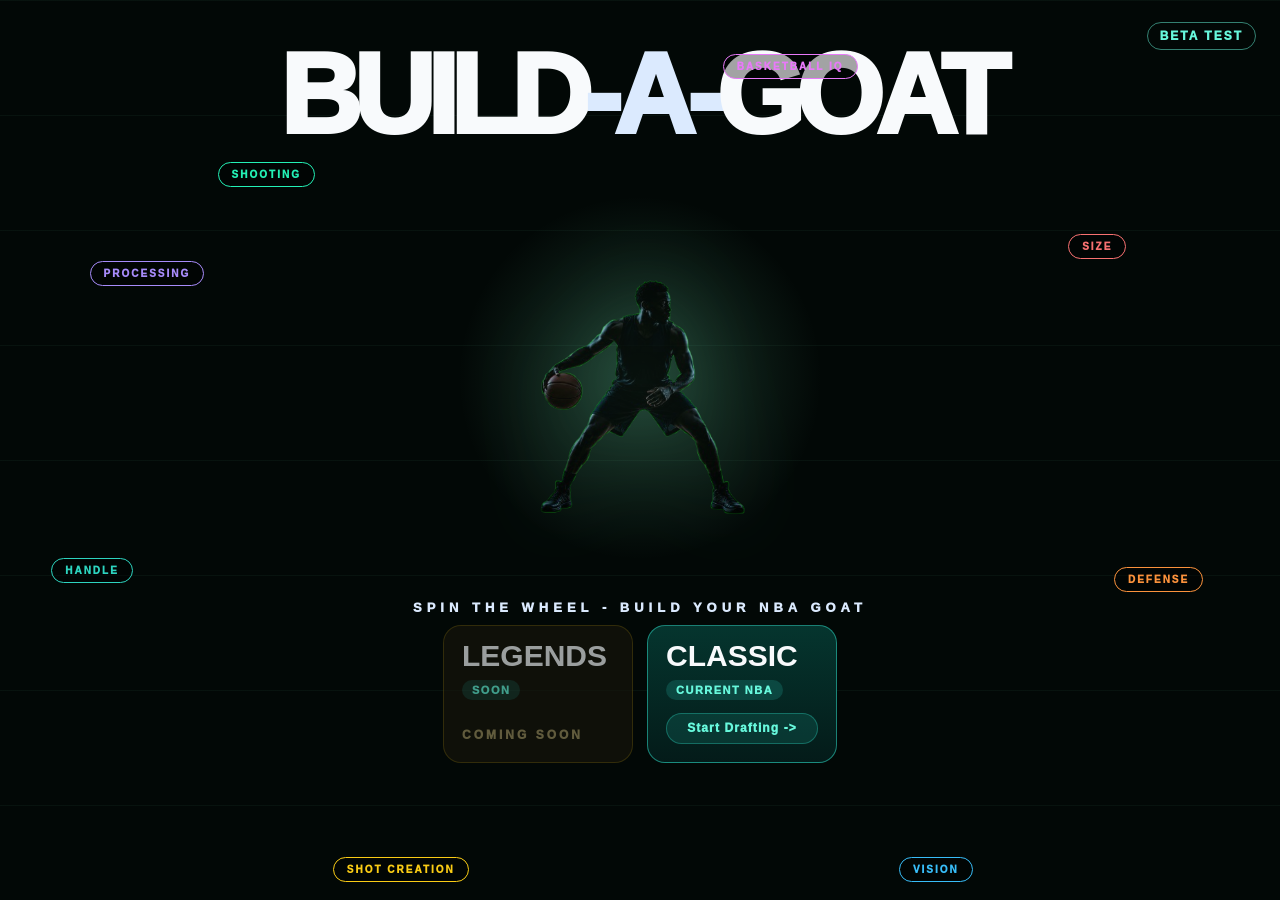
==== index.html @ 2c68dd23 "Rebuild Step 1 - Unified player renderer" ====
﻿<!DOCTYPE html>
<html lang="en">
<head>
  <meta charset="UTF-8" />
  <meta name="viewport" content="width=device-width, initial-scale=1.0, viewport-fit=cover" />
  <meta name="theme-color" content="#061018" />
  <title>Build-A-GOAT Beta</title>
  <link rel="stylesheet" href="./css/styles.css" />
</head>
<body>
<section class="home" id="home">
      <div class="home-v">BETA TEST</div><h1 class="home-title">BUILD<span>-A-</span>GOAT</h1>
 <div class="home-tag ht1">Shooting</div><div class="home-tag ht2">Processing</div><div class="home-tag ht3">Handle</div><div class="home-tag ht4">Basketball IQ</div><div class="home-tag ht5">Size</div><div class="home-tag ht6">Defense</div><div class="home-tag ht7">Shot Creation</div><div class="home-tag ht8">Vision</div>
 <div class="home-player"><img src="[data-uri]" alt="Basketball player model"></div>
 <div class="home-kicker">Spin the wheel - build your NBA GOAT</div>
<div class="mode-row"><div class="mode-card locked"><h2>Legends</h2><span class="pill">Soon</span><div style="margin-top:28px;color:#9b8f5f;font-weight:1000;letter-spacing:3px;text-transform:uppercase;font-size:12px">Coming Soon</div></div><div class="mode-card"><h2>Classic</h2><span class="pill">Current NBA</span><button class="start-btn" id="startBtn" onclick="startDrafting()">Start Drafting -></button></div></div>
</section>

<main class="app hidden" id="app">
  <div class="topbar">
    <button class="brand home-link" onclick="goHome()">Build<span>-A-</span>GOAT<small>BETA</small></button>
    <div class="top-actions">
      <button class="ghost" onclick="copyBuild()">Copy Build</button>
      <button onclick="newBuild()">Reset Build</button>
    </div>
  </div>

  <div class="layout">
    <section class="left">
      <div class="wheel-row">
        <div>
          <div class="reel-label">Team</div>
          <div class="wheel">
            <div class="selector"></div>
            <div class="reel" id="teamReel"></div>
          </div>
        </div>

        <div>
          <div class="reel-label">Player</div>
          <div class="wheel">
            <div class="selector"></div>
            <div class="reel" id="playerReel"></div>
          </div>
        </div>
      </div>

      <div class="controls">
        <button class="spin" id="spinBtn" onclick="spin()">SPIN</button>
        <button class="ghost respin-control" id="respinBtn" onclick="respinPlayer()" disabled>
          <span>RESPIN</span>
          <small id="respinCount">5 LEFT</small>
        </button>
      </div>

      <div class="player-card" id="playerCard">
        <div class="player-card-head">
          <div class="avatar" id="playerAvatar">NBA</div>
          <div>
            <div class="team-pill" id="teamPill">No team selected</div>
            <div class="player-name" id="playerName">Ready?</div>
            <div class="muted" id="playerMeta">Spin reveals one random team and one weighted random player. Respins stay on that team.</div>
          </div>
        </div>

        <div class="trait-menu" id="traitMenu"></div>
      </div>
    </section>

    <section class="stage" id="stage">
      <div class="bio">
        <div>
          <b>HT</b>
          <span id="heightVal">--</span>
        </div>
        <div>
          <b>WT</b>
          <span id="weightVal">--</span>
        </div>
      </div>

     <div class="tabs">
        <button type="button" class="tab active" id="tabPhysical" onclick="setStageTab('physical')">Physical</button>
        <button type="button" class="tab" id="tabMental" onclick="setStageTab('mental')">Mental</button>
        <button type="button" class="tab" id="tabSkill" onclick="setStageTab('skill')">Skill</button>
      </div>

      <div class="player-wrap">
        <img class="player-img" id="playerImg" src="[data-uri]" alt="Basketball player model">
      </div>

      <div class="callouts" id="callouts"></div>
      <div id="traitCards"></div>
    </section>

    <aside class="side">
      <div class="ovr-card">
        <div class="ovr" id="ovr">0<small>OVR</small></div>
      </div>
      <div class="build-name" id="buildName"></div>
      <button class="share-build" id="shareBuildBtn" onclick="shareBuildAction()" disabled>Share Build</button>

      <div class="respins">
        Total Respins Left
        <span id="spinStatus">5 / 5</span>
      </div>

      <button id="nextBtn" onclick="spin()" disabled>NEXT TRAIT</button>

      <div class="list">
        <div class="section">Build Overview</div>
        <div id="buildList"></div>
      </div>
    </aside>
  </div>

</main>
<div class="season-overlay" id="seasonOverlay">
  <div class="season-modal">
    <div class="season-eyebrow">Simulate Season</div>
    <div class="season-title">Spin Your Team</div>
    <div class="season-wheel">
      <div class="season-reel" id="seasonTeamReel"></div>
    </div>
    <button class="spin" id="seasonSpinBtn" onclick="spinSeasonTeam()">SPIN</button>
    <div class="season-result" id="seasonResult"></div>
    <div class="season-player" id="seasonPlayer">
      <img class="player-img" src="[data-uri]" alt="Build player model">
    </div>
    <div class="season-actions">
      <button class="ghost" id="seasonRunBtn" onclick="runSelectedSeason()" disabled>Simulate Season</button>
    </div>
    <div class="season-build">
      <div class="season-build-title">Build Traits</div>
      <div id="seasonBuildList"></div>
    </div>
  </div>
</div>
<div class="season-detail-overlay" id="seasonDetailOverlay">
  <div class="season-detail">
    <div class="season-dots"><span></span><span></span><span></span><span></span></div>
    <div class="season-team-card" id="seasonDetailTeam"></div>
    <div class="season-detail-ovr" id="seasonDetailOvr"></div>
    <div class="season-detail-arch" id="seasonDetailArch"></div>
    <button class="season-detail-btn" onclick="runSelectedSeason()">Simulate Season</button>
    <div class="season-detail-player" id="seasonDetailPlayer">
      <img class="player-img" id="seasonDetailImg" alt="Selected build player">
    </div>
    <div class="season-detail-list" id="seasonDetailTraits"></div>
  </div>
</div>
<div class="regular-season-overlay" id="regularSeasonOverlay">
  <div class="regular-season">
    <button class="season-back" onclick="backToSeasonReview()">&larr; Back</button>
    <div class="season-dots"><span></span><span></span><span></span><span></span></div>
    <div class="season-team-card" id="regularSeasonTeam"></div>
    <div class="regular-title">Regular Season</div>
    <div class="regular-record" id="regularSeasonRecord"></div>
    <div class="playoff-status" id="regularSeasonStatus"></div>
    <div class="game-log" id="regularSeasonGames"></div>
    <div class="production-title">Production</div>
    <div class="production-grid" id="regularSeasonProduction"></div>
    <button class="playoff-btn" id="enterPlayoffsBtn" onclick="enterPlayoffs()">Enter Playoffs</button>
  </div>
</div>
<div class="playoff-overlay" id="playoffOverlay">
  <div class="playoff-wrap">
    <button class="season-back" onclick="backToRegularSeason()">&larr; Back</button>
    <div class="season-dots"><span></span><span></span><span></span><span></span></div>
    <div class="season-team-card" id="playoffTeam"></div>
    <div class="regular-title">Playoffs</div>
    <div class="playoff-rounds" id="playoffRounds"></div>
    <div class="playoff-summary" id="playoffSummary"></div>
    <button class="playoff-btn" id="continueAwardsBtn" onclick="openAwards()">Continue to Awards</button>
  </div>
</div>
<div class="awards-overlay" id="awardsOverlay">
  <div class="awards-wrap">
    <div class="award-card">
      <div class="award-kicker" id="awardKicker">NBA Regular Season</div>
      <div class="award-title" id="awardTitle">MVP Award</div>
      <div class="award-photo" id="awardPhoto"></div>
      <div class="award-player" id="awardPlayer"></div>
      <div class="award-team" id="awardTeam"></div>
      <div class="award-stats" id="awardStats"></div>
      <div class="award-nav">
        <button class="ghost" onclick="prevAward()">Previous</button>
        <button class="spin" onclick="nextAward()" id="awardNextBtn">Next Award</button>
      </div>
    </div>
  </div>
</div>
<div class="final-report-overlay" id="finalReportOverlay">
  <div class="final-report">
    <button class="season-back" onclick="closeFinalReport()">&larr; Back to Build</button>
    <div class="season-dots"><span></span><span></span><span></span><span></span></div>
    <div class="season-team-card" id="finalReportTeam"></div>
    <div class="final-banner" id="finalReportBanner"></div>
    <div class="season-detail-player final-report-player" id="finalReportPlayer">
      <img class="player-img" id="finalReportImg" alt="Final report player">
    </div>
    <div class="production-title">Production</div>
    <div class="production-grid" id="finalReportProduction"></div>
    <div class="season-detail-list" id="finalReportTraits"></div>
    <div class="final-best" id="finalReportBest"></div>
    <div class="final-actions">
      <button class="new-build" onclick="newBuild()">New Build</button>
      <button class="back-build" onclick="backToCompletedBuild()">Back to Build</button>
    </div>
  </div>
</div>
<div class="share-overlay" id="shareOverlay" onclick="closeShareMenu()">
  <div class="share-modal" onclick="event.stopPropagation()">
    <div class="share-top">
      <div class="share-title">Share Your Build</div>
      <button class="share-close" onclick="closeShareMenu()">x</button>
    </div>
    <div class="share-quote" id="shareQuote"></div>
    <div class="share-preview">
      <div class="share-logo">B<span>A</span>P</div>
      <div>
        <div class="share-domain">Build-A-GOAT.com</div>
        <div class="share-card-title" id="shareCardTitle"></div>
        <div class="share-card-copy" id="shareCardCopy"></div>
      </div>
    </div>
    <div class="share-grid">
      <button class="share-tile" onclick="shareTo('x')"><span class="share-icon x">X</span>X</button>
      <button class="share-tile" onclick="shareTo('facebook')"><span class="share-icon fb">f</span>Facebook</button>
      <button class="share-tile" onclick="shareTo('reddit')"><span class="share-icon rd">r</span>Reddit</button>
      <button class="share-tile" onclick="copyShareLink()"><span class="share-icon cp">link</span>Copy Link</button>
    </div>
  </div>
</div>
<div class="toast" id="toast"></div>
<script src="./js/data.js"></script>
<script src="./js/animations.js"></script>
<script src="./js/playerRenderer.js"></script>
<script src="./js/ui.js"></script>
<script src="./js/game.js"></script>
<script src="./js/simulation.js"></script>
  <script src="./js/share.js"></script>
  <script src="./js/app.js"></script>
</body>
</html>
---- css/styles.css ----
﻿:root{--bg:#050915;--panel:#071426;--mint:#dbeafe;--teal:#2563eb;--red:#f97316;--text:#f8fafc;--muted:#9fb2c7;--gold:#fbbf24;--cyan:#38bdf8}
*{box-sizing:border-box}
html{width:100%;min-height:100%;-webkit-text-size-adjust:100%;text-size-adjust:100%;background:var(--bg);overflow-x:hidden}
body{margin:0;width:100%;min-height:100%;background:var(--bg);color:var(--text);font-family:Arial,Helvetica,sans-serif;overflow:hidden;overflow-x:hidden}
img,svg,canvas,video{max-width:100%}
button{border:0;border-radius:10px;padding:12px 16px;background:var(--red);color:#fff;font-weight:1000;letter-spacing:.7px;cursor:pointer}
button,.tab,.trait-choice{-webkit-tap-highlight-color:transparent;touch-action:manipulation}
button:disabled{opacity:.42;cursor:not-allowed;filter:saturate(.35)}button.ghost{background:#07192d;border:1px solid #1d4ed8}.hidden{display:none!important}

/* start */
.home{min-height:100vh;position:relative;overflow:hidden;background:#020806}
.home:before{content:"";position:absolute;inset:0;background:linear-gradient(rgba(125,255,198,.045) 1px,transparent 1px),radial-gradient(circle at 50% 42%,rgba(128,255,197,.2),transparent 22%),#020806;background-size:100% 115px,auto,auto}
.home-title{position:absolute;top:52px;left:50%;transform:translateX(-50%);margin:0;width:min(980px,94vw);text-align:center;font-size:clamp(58px,8.8vw,132px);line-height:.78;letter-spacing:-8px;font-weight:1000;text-transform:uppercase;z-index:3}
.home-title span,.brand span{color:var(--mint)}
.home-v{position:absolute;top:22px;right:24px;color:#67f8dc;border:1px solid rgba(103,248,220,.5);border-radius:999px;padding:6px 12px;font-size:12px;font-weight:1000;letter-spacing:2px;z-index:4}
.home-player{position:absolute;left:50%;top:138px;width:min(460px,56vw);height:520px;transform:translateX(-50%);opacity:.7;filter:drop-shadow(0 0 44px rgba(132,255,199,.22));z-index:2}.home-player img{width:100%;height:100%;object-fit:contain}
.home-tag{position:absolute;padding:6px 13px;border:1px solid currentColor;border-radius:999px;font-size:10px;font-weight:1000;letter-spacing:2px;text-transform:uppercase;background:rgba(0,0,0,.35);z-index:3;animation:floatTag 4.5s ease-in-out infinite alternate}
.ht1{left:17%;top:18%;color:#23f0b5;animation-delay:.1s;animation-duration:4.8s}
.ht2{left:7%;top:29%;color:#a78bfa;animation-delay:.7s;animation-duration:5.4s}
.ht3{left:4%;top:62%;color:#2dd4bf;animation-delay:1.1s;animation-duration:4.9s}
.ht4{right:33%;top:6%;color:#e879f9;animation-delay:.3s;animation-duration:5.7s}
.ht5{right:12%;top:26%;color:#f87171;animation-delay:.9s;animation-duration:4.6s}
.ht6{right:6%;top:63%;color:#fb923c;animation-delay:1.4s;animation-duration:5.2s}
.ht7{left:26%;bottom:2%;color:#facc15;animation-delay:.5s;animation-duration:5.8s}
.ht8{right:24%;bottom:2%;color:#38bdf8;animation-delay:1.2s;animation-duration:5s}
@keyframes floatTag{from{transform:translate3d(-8px,-6px,0)}to{transform:translate3d(10px,8px,0)}}.home-kicker{position:absolute;left:50%;top:600px;transform:translateX(-50%);color:var(--mint);font-size:13px;font-weight:1000;letter-spacing:5px;text-transform:uppercase;white-space:nowrap;z-index:3}
.mode-row{position:absolute;left:50%;top:625px;transform:translateX(-50%);display:flex;gap:14px;z-index:3}
.mode-card{width:190px;height:138px;border:1px solid rgba(45,212,191,.55);border-radius:18px;background:linear-gradient(180deg,rgba(5,55,48,.96),rgba(4,28,26,.96));padding:16px 18px}
.mode-card.locked{border-color:rgba(250,204,21,.25);background:#17150b;opacity:.62}
.mode-card h2{margin:0 0 9px;font-size:30px;line-height:.95;text-transform:uppercase}
.pill{display:inline-block;padding:4px 10px;border-radius:999px;background:rgba(45,212,191,.18);color:#67f8dc;font-size:11px;font-weight:1000;letter-spacing:1.5px;text-transform:uppercase}
.start-btn{margin-top:13px;width:100%;height:31px;padding:0 10px;background:rgba(45,212,191,.13);border:1px solid rgba(45,212,191,.35);border-radius:999px;color:#67f8dc;font-size:12px;letter-spacing:1.1px;white-space:nowrap;line-height:29px}

/* app */
.app{height:100vh;background:#040809}.topbar{height:40px;display:flex;align-items:center;justify-content:space-between;padding:0 18px;border-bottom:1px solid rgba(158,230,191,.22);background:#05090a}.brand{font-size:24px;font-weight:1000;letter-spacing:-1px;text-transform:uppercase}.home-link{background:transparent;border:0;padding:0;color:var(--text);cursor:pointer;text-align:left}
.home-link:hover span{filter:brightness(1.25)}.brand small{font-size:12px;color:#67f8dc;letter-spacing:2px;margin-left:8px}.top-actions{display:flex;gap:6px}.top-actions button{padding:10px 14px;font-size:12px}
.layout{height:calc(100vh - 40px);display:grid;grid-template-columns:260px minmax(900px,1fr) 255px}
.left{background:#05090d;border-right:1px solid rgba(158,230,191,.22);padding:28px 10px 14px}.wheel-row{display:grid;grid-template-columns:1fr 1fr;gap:8px}.reel-label{text-align:center;font-size:12px;font-weight:1000;letter-spacing:2px;text-transform:uppercase;margin-bottom:6px;color:#67f8dc}
.wheel{height:246px;position:relative;overflow:hidden;border:1px solid rgba(255,255,255,.08);border-radius:18px;background:#090f14}.selector{position:absolute;left:0;right:0;top:50%;height:44px;transform:translateY(-50%);z-index:2;background:rgba(158,230,191,.12);border:1px solid rgba(158,230,191,.16)}
.reel{position:absolute;left:0;right:0;top:0;will-change:transform}.reel.idle{animation:idle 12s linear infinite}.reel.spinning{transition:transform 4s cubic-bezier(.08,.78,.14,1)}.item{height:44px;display:flex;align-items:center;justify-content:center;text-align:center;padding:0 8px;color:rgba(255,255,255,.38);font-size:13px;font-weight:1000;text-transform:uppercase;line-height:1.02}.item small{display:block;color:rgba(158,230,191,.58);font-size:9px;margin-top:3px}.item.near{color:rgba(255,255,255,.72)}.item.selected{color:#d9fff0;font-size:14px}@keyframes idle{from{transform:translateY(0)}to{transform:translateY(-880px)}}
.controls{margin-top:20px}.controls button{width:100%;height:50px;font-size:20px;letter-spacing:4px}.controls button+button{margin-top:10px}.spin{background:linear-gradient(90deg,#2dd4bf,#9ee6bf);color:#03110e}
.respin-control{height:58px!important;display:flex;flex-direction:column;align-items:center;justify-content:center;gap:3px;line-height:1;letter-spacing:3px!important}
.respin-control span{font-size:18px}.respin-control small{font-size:12px;letter-spacing:1px;color:#d9fff0}
.player-card{margin-top:14px;background:#030b14;border:1px solid #183247;border-radius:12px;padding:10px;max-height:390px;overflow:auto}
.player-card-head{display:grid;grid-template-columns:46px 1fr;gap:10px;align-items:center;margin-bottom:10px}
.avatar{width:46px;height:46px;border-radius:50%;border:1px solid #245143;background:radial-gradient(circle at 35% 25%,#d9fff0,#0c2633 55%,#06111f);display:flex;align-items:center;justify-content:center;color:#06111f;font-size:11px;font-weight:1000;overflow:hidden;position:relative}
.avatar img{width:100%;height:100%;object-fit:cover}
.team-pill{display:inline-block;padding:5px 10px;border-radius:999px;border:1px solid #245143;color:#9ee6bf;font-size:10px;font-weight:1000;letter-spacing:1px;text-transform:uppercase}
.player-name{font-size:18px;font-weight:1000;margin:6px 0 2px;line-height:1.05}
.muted{color:var(--muted);font-size:11px;line-height:1.3}
.trait-menu{display:grid;gap:6px;margin-top:8px}
.trait-section{font-size:9px;color:#54dca8;font-weight:1000;letter-spacing:2px;text-align:center;text-transform:uppercase;border-top:1px solid rgba(84,220,168,.2);padding-top:7px;margin-top:3px}
.trait-choice{height:48px;border:1px solid rgba(255,255,255,.08);border-radius:8px;background:#101824;color:#dbeafe;display:grid;grid-template-columns:34px 1fr 36px;align-items:center;gap:8px;padding:0 9px;font-size:11px;font-weight:1000;letter-spacing:1px;text-transform:uppercase;text-align:left}
.trait-choice span{width:36px;height:28px;border-radius:999px;display:flex;align-items:center;justify-content:center;background:#38bdf8;color:#03111f;font-size:12px}
.choice-photo,.trait-photo,.mini-photo{border-radius:50%;overflow:hidden;background:radial-gradient(circle at 35% 25%,#d9fff0,#0c2633 55%,#06111f);display:flex;align-items:center;justify-content:center;color:#06111f;font-weight:1000;letter-spacing:0;position:relative}
.choice-photo{width:32px;height:32px;border:1px solid rgba(158,230,191,.35);font-size:9px}
.trait-photo{width:44px;height:44px;border:1px solid rgba(255,255,255,.14);font-size:10px;flex:0 0 auto}
.mini-photo{width:30px;height:30px;border:1px solid rgba(255,255,255,.1);font-size:8px}
.choice-photo img,.trait-photo img,.mini-photo img{width:100%;height:100%;object-fit:cover}
.photo-logo{position:absolute;inset:-18%;width:136%!important;height:136%!important;object-fit:cover!important;object-position:center!important;opacity:.98;z-index:0;filter:saturate(1.35) contrast(1.08) brightness(1.1)}
.photo-player{position:absolute;left:6%;right:6%;bottom:0;width:88%!important;height:92%!important;object-fit:cover!important;object-position:center bottom!important;border-radius:50%;z-index:1;filter:drop-shadow(0 1px 2px rgba(0,0,0,.45))}
.photo-initials{position:relative;z-index:2}
.trait-choice.physical{background:linear-gradient(90deg,rgba(249,115,22,.18),rgba(6,17,31,.9))}
.trait-choice.mental{background:linear-gradient(90deg,rgba(168,85,247,.18),rgba(6,17,31,.9))}
.trait-choice.skill{background:linear-gradient(90deg,rgba(45,212,191,.18),rgba(6,17,31,.9))}
.trait-choice.locked{opacity:.45}
.trait-choice:not(.locked):hover{border-color:#67f8dc;transform:translateY(-1px)}

/* stage */
.stage{position:relative;height:100%;overflow:hidden;background:linear-gradient(rgba(255,255,255,.05) 1px,transparent 1px),linear-gradient(90deg,rgba(255,255,255,.045) 1px,transparent 1px),linear-gradient(180deg,#174f8f,#0f2f5d);background-size:18px 18px}
.bio{position:absolute;top:20px;left:188px;width:220px;display:grid;grid-template-columns:1fr 1fr;z-index:8;background:#07192d;border-radius:7px;overflow:hidden}.bio div{padding:13px 30px;text-align:center;border-right:1px solid rgba(255,255,255,.08)}.bio div:last-child{border-right:0}.bio b{display:block;font-size:12px;color:#d9fff0;letter-spacing:1.5px}.bio span{font-size:20px;font-weight:1000;color:#d9fff0}
.tabs{position:absolute;top:12px;left:50%;transform:translateX(-50%);display:flex;gap:8px;z-index:50;pointer-events:auto}.tab{min-width:118px;text-align:center;padding:13px 18px;border-radius:7px;background:#07192d;color:#b8c5d4;font-size:12px;font-weight:1000;letter-spacing:2px;text-transform:uppercase;cursor:pointer;position:relative;z-index:51;pointer-events:auto}.tab.active{background:#f97316;color:white;box-shadow:inset 0 -3px 0 rgba(251,191,36,.85)}
.player-wrap{position:absolute;inset:45px 230px 40px 230px;display:flex;align-items:center;justify-content:center;z-index:1}.player-img{width:min(650px,100%);max-height:760px;object-fit:contain;transform:scale(1.55) translateY(24px);transform-origin:center center;filter:drop-shadow(0 28px 24px rgba(0,0,0,.5))}
.callouts{position:absolute;inset:0;z-index:3;pointer-events:none}.callouts svg{width:100%;height:100%;display:block}.callouts path{fill:none;stroke:#f97316;stroke-width:3;stroke-linecap:round;stroke-linejoin:round;vector-effect:non-scaling-stroke}.callouts circle{fill:#f97316;stroke:rgba(249,115,22,.32);stroke-width:.75}
.trait-card{position:absolute;width:220px;min-height:112px;border:1px solid #f97316;border-radius:7px;background:#06111f;box-shadow:0 14px 24px rgba(0,0,0,.34);z-index:5;overflow:hidden}.trait-card .head{background:#f97316;color:white;padding:12px;font-size:16px;font-weight:1000;text-align:center;text-transform:uppercase}.trait-card .body{padding:12px}.trait-card.filled .body{display:grid;grid-template-columns:44px 1fr;gap:10px;align-items:center}.rating{font-size:22px;font-weight:1000}.from{color:#c8d7e8;font-size:12px;line-height:1.25;margin-top:7px}.trait-card.filled .from{margin-top:4px}.trait-card.available{cursor:pointer;outline:2px solid rgba(255,255,255,.18);outline-offset:2px}.trait-card.available:hover{transform:translateY(-2px)}.trait-card.filled{border-color:#fbbf24}.trait-card.filled .head{background:#fbbf24;color:#07111b}
.tc-shooting{left:260px;top:220px}.tc-handling{left:260px;top:400px}.tc-speed{left:260px;top:600px}..tc-size{right:260px;top:430px;min-height:124px}.tc-defense{right:260px;top:585px;min-height:112px}
.tc-clutch{right:260px;top:430px}
.tc-leadership{left:260px;top:400px}
.tc-rebounding{right:260px;top:585px;min-height:112px}
/* completed build screen */
.final-trait-card{
  position:absolute;
  width:215px;
  min-height:92px;
  border-radius:6px;
  background:#f8fafc;
  color:#06111f;
  box-shadow:0 14px 24px rgba(0,0,0,.28);
  z-index:6;
  overflow:hidden;
}

.final-trait-card .head{
  height:34px;
  background:#f97316;
  color:#fff;
  display:flex;
  align-items:center;
  justify-content:center;
  font-weight:1000;
  text-transform:uppercase;
  font-size:13px;
  letter-spacing:.5px;
}

.final-trait-card .body{
  min-height:58px;
  display:grid;
  grid-template-columns:44px 1fr 38px;
  align-items:center;
  gap:8px;
  padding:7px 10px;
}

.final-photo{
  width:42px;
  height:42px;
  border-radius:50%;
  border:2px solid #06111f;
  overflow:hidden;
  background:#0c2633;
  display:flex;
  align-items:center;
  justify-content:center;
  font-weight:1000;
  font-size:10px;
  color:#d9fff0;
}

.final-photo img{
  width:100%;
  height:100%;
  object-fit:cover;
}

.final-player{
  font-weight:1000;
  color:#0e4f9e;
  text-transform:uppercase;
  font-size:13px;
  line-height:1.05;
}

.final-badge{
  width:36px;
  height:36px;
  border-radius:50%;
  background:#38bdf8;
  color:#03111f;
  display:flex;
  align-items:center;
  justify-content:center;
  font-weight:1000;
  font-size:12px;
}

.fc-shooting{left:150px;top:150px}
.fc-handling{left:150px;top:285px}
.fc-size{left:150px;top:420px}
.fc-speed{left:150px;top:555px}

.fc-iq{right:150px;top:130px}
.fc-clutch{right:150px;top:245px}
.fc-leadership{right:150px;top:360px}
.fc-defense{right:150px;top:475px}
.fc-rebounding{right:150px;top:590px}

.build-name-card{
  border:1px solid rgba(158,230,191,.25);
  background:rgba(158,230,191,.08);
  border-radius:12px;
  padding:12px;
  text-align:center;
  color:#d9fff0;
  font-weight:1000;
  letter-spacing:1px;
  text-transform:uppercase;
}
.final-trait-card{
  position:absolute;
  width:215px;
  min-height:92px;
  border-radius:6px;
  background:#f8fafc;
  color:#06111f;
  box-shadow:0 14px 24px rgba(0,0,0,.28);
  z-index:20;
  overflow:hidden;
}

.final-trait-card .head{
  height:34px;
  background:#f97316;
  color:#fff;
  display:flex;
  align-items:center;
  justify-content:center;
  font-weight:1000;
  text-transform:uppercase;
  font-size:13px;
}

.final-trait-card .body{
  min-height:58px;
  display:grid;
  grid-template-columns:44px 1fr 38px;
  align-items:center;
  gap:8px;
  padding:7px 10px;
}

.final-photo{
  width:42px;
  height:42px;
  border-radius:50%;
  border:2px solid #06111f;
  overflow:hidden;
  background:#0c2633;
  display:flex;
  align-items:center;
  justify-content:center;
  font-size:10px;
  font-weight:1000;
  color:#d9fff0;
}

.final-photo img{
  width:100%;
  height:100%;
  object-fit:cover;
}

.final-player{
  font-weight:1000;
  color:#0e4f9e;
  text-transform:uppercase;
  font-size:13px;
  line-height:1.05;
}

.final-rating{
  font-size:11px;
  color:#102033;
  font-weight:900;
}

.final-badge{
  width:36px;
  height:36px;
  border-radius:50%;
  background:#38bdf8;
  color:#03111f;
  display:flex;
  align-items:center;
  justify-content:center;
  font-weight:1000;
  font-size:12px;
}

.fc-shooting{left:150px;top:150px}
.fc-handling{left:150px;top:285px}
.fc-speed{left:150px;top:555px}
.fc-iq{right:150px;top:130px}
.fc-size{right:150px;top:360px}
.fc-defense{right:150px;top:590px}
.fc-clutch{right:150px;top:245px}
.fc-leadership{right:150px;top:475px}
.fc-rebounding{left:150px;top:420px}
/* side */
.side{background:#05090d;border-left:1px solid rgba(158,230,191,.22);padding:8px 10px 10px;display:flex;flex-direction:column;gap:8px;min-height:0;overflow:hidden}
.ovr-card{height:132px;display:flex;align-items:center;justify-content:center;position:relative;flex:0 0 132px}
.ovr-card:before{content:"";position:absolute;width:116px;height:116px;border-radius:50%;background:conic-gradient(#67f8dc calc(var(--ovr-pct,0)*1%),#203047 0);box-shadow:0 0 22px rgba(103,248,220,.22)}
.ovr-card:after{content:"";position:absolute;width:94px;height:94px;border-radius:50%;background:#05090d}
.ovr{font-size:42px;font-weight:1000;z-index:2;text-align:center}
.ovr small{display:block;font-size:13px;color:#d1d5db;letter-spacing:1.5px}
.build-name{min-height:20px;text-align:center;color:#9ef7cf;font-size:13px;font-weight:1000;line-height:1.1;letter-spacing:.4px}
.share-build{height:34px;border:1px solid rgba(103,248,220,.72);border-radius:9px;background:rgba(103,248,220,.1);color:#d9fff0;font-size:12px;font-weight:1000;letter-spacing:1.2px;text-transform:uppercase}
.share-build:disabled{opacity:.35;cursor:not-allowed}
.respins{background:rgba(158,230,191,.1);border-radius:10px;padding:10px;text-align:center;color:#d8fff0;font-weight:1000;letter-spacing:1px;flex:0 0 auto}
.respins span{display:block;color:#facc15;font-size:17px;margin-top:2px}
#nextBtn{height:42px;flex:0 0 42px}
.list{padding:2px 0;flex:1 1 auto;min-height:0;overflow:hidden}
.section{font-weight:1000;color:#d9fff0;font-size:12px;letter-spacing:1.6px;text-transform:uppercase;margin-bottom:8px}
.li{display:grid;grid-template-columns:6px 33px 1fr 36px;gap:8px;border:1px dashed rgba(255,255,255,.07);border-radius:7px;margin-bottom:4px;padding:6px 7px;align-items:center;min-height:48px;opacity:.34}
.li.picked{border-color:rgba(255,255,255,.1);border-style:solid;opacity:1;background:linear-gradient(90deg,rgba(103,248,220,.055),rgba(255,255,255,.015))}
.li.empty .mini-photo{display:none}
.dot{width:6px;height:32px;border-radius:0;margin-top:0;opacity:.72}
.li.empty .dot{width:6px;height:6px;border-radius:50%;align-self:center;opacity:.4}
.lt{font-size:10.5px;color:#74e7bc;font-weight:1000;letter-spacing:.8px;text-transform:uppercase;line-height:1}
.lv{font-size:12px;color:#f8fafc;margin-top:1px;line-height:1.05;font-weight:800}
.li.empty .lv{color:#5d7b76}
.mini-photo{width:33px;height:33px}
.grade-badge{width:35px;height:35px;border-radius:50%;display:flex;align-items:center;justify-content:center;justify-self:end;background:#67f8dc;color:#03111f;font-size:11px;font-weight:1000}
.li.empty .grade-badge{display:none}
.sim{display:none;position:absolute;left:260px;right:255px;bottom:0;max-height:48vh;overflow:auto;padding:14px;background:#06111f;border-top:1px solid #17384a;z-index:20}.sim-head{display:flex;justify-content:space-between;align-items:center;gap:12px;flex-wrap:wrap}.sim-grid{display:grid;grid-template-columns:1fr 1fr;gap:12px;margin-top:12px}table{width:100%;border-collapse:collapse;font-size:13px;background:#030b14;border-radius:12px;overflow:hidden}td,th{padding:8px;border-bottom:1px solid #203047;text-align:left}th{color:#facc15;background:#081827}.hi{color:#facc15;font-weight:1000}.series{background:#030b14;border:1px solid #203047;border-radius:12px;padding:9px;margin:7px 0}.champ{font-size:24px;font-weight:1000;color:#facc15;margin-top:10px}.toast{position:fixed;left:50%;bottom:18px;transform:translateX(-50%);background:#020617;border:1px solid #334155;border-radius:12px;padding:10px 14px;font-weight:1000;display:none;z-index:50}
.share-overlay{position:fixed;inset:0;background:rgba(0,0,0,.62);backdrop-filter:blur(8px);z-index:80;display:none;align-items:center;justify-content:center;padding:18px}
.share-overlay.open{display:flex}
.share-modal{width:min(360px,calc(100vw - 32px));background:#0c1a15;border:1px solid rgba(103,248,220,.25);border-radius:20px;box-shadow:0 22px 70px rgba(0,0,0,.58);padding:24px;color:#d8fff0}
.share-top{display:flex;align-items:center;justify-content:space-between;margin-bottom:16px}
.share-title{font-size:18px;font-weight:1000;color:#f8fff9}
.share-close{width:31px;height:31px;border-radius:50%;border:1px solid rgba(103,248,220,.28);background:rgba(103,248,220,.08);color:#8df3cf;font-size:18px;line-height:1;display:grid;place-items:center;padding:0}
.share-quote,.share-preview{border:1px solid rgba(255,255,255,.1);background:rgba(255,255,255,.045);border-radius:9px;padding:12px 14px;color:#a8f1cd;font-weight:800;font-size:13px;line-height:1.35;margin-bottom:12px}
.share-quote{font-style:italic}
.share-preview{display:grid;grid-template-columns:58px 1fr;gap:12px;align-items:center;font-style:normal}
.share-logo{height:58px;border-radius:4px;background:#07100d;border:1px solid rgba(255,255,255,.05);display:flex;align-items:center;justify-content:center;font-size:15px;font-weight:1000;color:#f8fff9}
.share-logo span{color:#79f5c9}
.share-domain{font-size:10px;color:#69dcae;font-weight:1000;letter-spacing:.8px;text-transform:uppercase}
.share-card-title{font-size:13px;color:#f8fff9;font-weight:1000;margin:1px 0}
.share-card-copy{font-size:11px;color:#65dca9;line-height:1.25}
.share-grid{display:grid;grid-template-columns:1fr 1fr;gap:10px;margin-top:18px}
.share-tile{height:95px;border:1px solid rgba(255,255,255,.1);border-radius:12px;background:rgba(255,255,255,.045);color:#a8f1cd;font-weight:1000;display:flex;flex-direction:column;align-items:center;justify-content:center;gap:9px}
.share-icon{width:45px;height:45px;border-radius:50%;display:flex;align-items:center;justify-content:center;color:#fff;font-size:20px;font-weight:1000}
.share-icon.x{background:#020202}.share-icon.fb{background:#1877f2}.share-icon.rd{background:#ff4500}.share-icon.cp{background:#134f4b;border:1px solid rgba(103,248,220,.35);color:#75f2d0}
.season-overlay{position:fixed;inset:0;background:rgba(0,8,6,.72);backdrop-filter:blur(8px);z-index:78;display:none;align-items:center;justify-content:center;padding:18px}
.season-overlay.open{display:flex}
.season-modal{width:min(340px,calc(100vw - 32px));max-height:calc(100vh - 36px);overflow:hidden;background:linear-gradient(180deg,#080d13,#07110f);border:1px solid rgba(103,248,220,.22);border-radius:20px;box-shadow:0 24px 80px rgba(0,0,0,.62);padding:28px;color:#d8fff0;text-align:center}
.season-eyebrow{font-size:10px;color:#9ef7cf;font-weight:1000;text-transform:uppercase;letter-spacing:1.5px}
.season-title{font-size:22px;font-weight:1000;margin:8px 0 18px;color:#f8fff9}
.season-wheel{position:relative;height:246px;border:1px solid rgba(255,255,255,.11);border-radius:18px;background:rgba(255,255,255,.025);overflow:hidden;margin-bottom:20px}
.season-wheel:before{content:"";display:none}
.season-wheel:after{content:"";position:absolute;left:16px;right:16px;top:50%;height:45px;transform:translateY(-50%);border:1px solid rgba(103,248,220,.24);border-radius:7px;background:rgba(103,248,220,.06);box-shadow:0 0 0 999px rgba(0,0,0,.04);pointer-events:none}
.season-reel{position:absolute;left:0;right:0;top:0;will-change:transform}
.season-reel .item{height:44px;display:flex;align-items:center;justify-content:center;font-weight:1000;color:rgba(248,255,249,.36);text-transform:uppercase}
.season-reel .item.selected{color:#f8fff9;background:rgba(103,248,220,.08)}
.season-reel .item.near{color:rgba(248,255,249,.7)}
.season-reel .item b{font-size:16px;line-height:1}.season-reel .item small{display:block;font-size:10px;color:#9ef7cf;text-transform:none}
.season-result{display:none;min-height:170px;border:1px solid rgba(14,118,185,.5);border-radius:14px;background:rgba(4,16,28,.72);padding:26px 18px;margin:0 0 20px;align-items:center;justify-content:center;text-align:center}
.season-result.show{display:flex;flex-direction:column}
.season-logo{width:78px;height:78px;object-fit:contain;margin-bottom:18px;filter:drop-shadow(0 0 12px rgba(103,248,220,.18))}
.season-team{font-size:18px;font-weight:1000;color:#f8fff9}.season-meta{font-size:10px;color:#0e76b9;font-weight:1000;letter-spacing:2px;text-transform:uppercase;margin-top:8px}.season-grade{display:none}
.season-build{display:none!important;max-height:196px;overflow:auto;text-align:left;margin-top:14px;border-top:1px solid rgba(255,255,255,.08);padding-top:10px}
.season-build-title{font-size:11px;color:#9ef7cf;font-weight:1000;text-transform:uppercase;letter-spacing:1.4px;margin-bottom:8px}
.season-build-row{display:grid;grid-template-columns:30px 1fr 34px;gap:8px;align-items:center;padding:6px 0;border-bottom:1px solid rgba(255,255,255,.06)}
.season-build-row .mini-photo{width:30px;height:30px}.season-build-row b{display:block;font-size:10px;color:#74e7bc;text-transform:uppercase}.season-build-row span{display:block;font-size:12px;color:#f8fafc;font-weight:800}
.season-player{display:none!important;height:174px;margin:8px auto 2px;position:relative;align-items:flex-end;justify-content:center;overflow:hidden}
.season-player img.player-img{height:172px;width:auto;position:relative;filter:drop-shadow(0 0 18px rgba(103,248,220,.18))}
.season-player:before{content:"";position:absolute;width:146px;height:146px;border-radius:50%;background:var(--season-team-color,#67f8dc);opacity:.18;filter:blur(18px)}
.season-uniform-logo{position:absolute;top:44px;left:50%;transform:translateX(-50%);width:34px;height:34px;object-fit:contain;z-index:2;filter:drop-shadow(0 0 8px rgba(0,0,0,.75))}
.season-actions{display:none!important;grid-template-columns:1fr;gap:10px;margin-top:12px}
.season-actions .ghost:disabled{opacity:.35}
.season-detail-overlay{position:fixed;inset:0;background:#060b10;z-index:77;display:none;overflow:auto;color:#d8fff0}
.season-detail-overlay.open{display:block}
.season-detail{width:min(560px,calc(100vw - 34px));margin:38px auto 0;padding-bottom:32px}
.season-dots{display:flex;justify-content:center;gap:7px;margin-bottom:34px}
.season-dots span{width:7px;height:7px;border-radius:50%;background:#24453c}.season-dots span:first-child{background:#0e76b9}
.season-team-card{height:92px;border:1px solid rgba(14,118,185,.35);border-radius:12px;background:#07111b;display:grid;grid-template-columns:74px 1fr 120px;gap:12px;align-items:center;padding:0 22px;margin-bottom:16px}
.season-team-card img{width:58px;height:58px;object-fit:contain;filter:drop-shadow(0 0 10px rgba(103,248,220,.12))}
.season-detail-team{font-size:18px;font-weight:1000;color:#e6fff0}
.season-bars{display:grid;gap:8px;font-size:9px;color:#49d8a1;font-weight:1000;letter-spacing:1px;text-transform:uppercase}
.season-bar{display:grid;grid-template-columns:28px 1fr 28px;gap:8px;align-items:center}.season-bar-line{height:3px;background:#083d69;border-radius:99px;overflow:hidden}.season-bar-line i{display:block;height:100%;background:#0e76b9}.season-bar-grade{background:#003966;color:#9ef7cf;border-radius:7px;text-align:center;padding:4px 0}
.season-detail-ovr{font-size:86px;line-height:.9;font-weight:1000;color:#dcffe6;margin-top:8px}.season-detail-ovr small{font-size:15px;color:#35eaa0;margin-left:6px}
.season-detail-arch{font-size:22px;font-weight:1000;margin:12px 0 22px;color:#f5fff7}
.season-detail-btn{width:100%;height:50px;border-radius:10px;background:#003966;border:1px solid #0e76b9;color:#f8fff9;font-size:14px;font-weight:1000;box-shadow:0 10px 26px rgba(14,118,185,.18)}
.season-detail-player{height:286px;position:relative;display:flex;align-items:flex-end;justify-content:center;margin:6px 0 18px;overflow:hidden}
.season-detail-player:before{content:"";position:absolute;width:230px;height:230px;border-radius:50%;background:var(--season-team-color,#67f8dc);opacity:.14;filter:blur(24px);bottom:22px}
.season-detail-player img.player-img{height:270px;width:auto;position:relative;z-index:1;filter:drop-shadow(0 0 18px rgba(103,248,220,.16))}
.season-detail-player img.generated-uniform{height:286px;max-width:min(560px,100%);object-fit:contain}.uniform-official-logo{position:absolute;left:50%;top:43%;transform:translate(-50%,-50%);width:34px;height:34px;object-fit:contain;z-index:3;filter:drop-shadow(0 0 6px rgba(0,0,0,.85))}
.season-detail-list{border:1px solid rgba(158,230,191,.25);border-radius:12px;background:rgba(158,230,191,.055);overflow:visible}
.season-detail-row{display:grid;grid-template-columns:38px 1fr 44px;gap:10px;align-items:center;padding:8px 12px;border-bottom:1px solid rgba(255,255,255,.08)}
.season-detail-row:last-child{border-bottom:0}.season-detail-row .mini-photo{width:34px;height:34px}.season-detail-row b{display:block;font-size:10px;color:#74e7bc;text-transform:uppercase}.season-detail-row span{font-size:13px;font-weight:900;color:#f8fafc}.season-detail-row .grade-badge{width:36px;height:36px}
.regular-season-overlay{position:fixed;inset:0;background:#060b10;z-index:79;display:none;overflow:auto;color:#d8fff0}
.regular-season-overlay.open{display:block}
.regular-season{width:min(720px,calc(100vw - 34px));margin:38px auto 54px}
.season-back{display:inline-flex;align-items:center;color:#62d5a7;font-size:14px;font-weight:1000;margin-bottom:24px;background:transparent;border:0}
.regular-season .season-dots{margin-bottom:34px}
.regular-title{font-size:23px;font-weight:1000;color:#e8ffef;margin:12px 0 22px}
.regular-record{width:max-content;min-width:220px;margin:18px auto 12px;padding:13px 24px;border:1px solid rgba(103,248,220,.18);border-radius:14px;background:rgba(103,248,220,.055);display:grid;grid-template-columns:1fr auto 1fr;gap:18px;align-items:center;text-align:center}
.record-num{display:block;font-size:42px;line-height:.9;font-weight:1000;color:#64efe0}.record-loss .record-num{color:#3fb079}.record-label{display:block;margin-top:6px;font-size:9px;color:#80e7be;font-weight:1000;text-transform:uppercase;letter-spacing:1.2px}.record-sep{font-size:32px;color:rgba(216,255,240,.32);font-weight:1000}
.playoff-status{text-align:center;font-size:13px;color:#80e7be;font-weight:1000;margin:0 0 18px}
.game-log{border-radius:12px;overflow:hidden;background:rgba(47,178,133,.13);border:1px solid rgba(103,248,220,.08);margin-bottom:26px}
.game-row{display:grid;grid-template-columns:48px 34px 1fr 74px 132px;gap:8px;align-items:center;min-height:38px;padding:0 16px;border-bottom:1px solid rgba(255,255,255,.07);font-size:12px;font-weight:900;color:#a8f1cd}
.game-row:last-child{border-bottom:0}.game-row.loss{background:rgba(130,27,45,.28);color:#ff9aa8}.game-row.win{background:rgba(47,178,133,.12)}
.game-num{font-size:10px;color:#3dc38c;text-transform:uppercase;letter-spacing:.6px}.game-result{width:22px;height:22px;border-radius:6px;display:grid;place-items:center;background:rgba(103,248,220,.18);color:#d8fff0;font-size:11px;font-weight:1000}
.game-row.loss .game-result{background:rgba(255,82,105,.25)}.game-score{text-align:right;color:#e4fff0}.game-stat{text-align:right;color:#5dd7a2;font-size:11px}
.game-row.cup-win{background:linear-gradient(90deg,rgba(251,191,36,.32),rgba(120,83,12,.15));color:#fff1b5}.game-row.cup-loss{background:linear-gradient(90deg,rgba(180,83,9,.35),rgba(88,52,20,.2));color:#ffd2a3}.game-row.cup .game-num,.cup-tag{color:#fbbf24}.game-row.cup .game-result{background:rgba(251,191,36,.3);color:#fff7d6}.game-row.cup-loss .game-result{background:rgba(180,83,9,.38);color:#ffe0bd}.cup-tag{font-size:9px;font-weight:1000;text-transform:uppercase;letter-spacing:.9px;margin-left:6px}
.production-title{font-size:10px;color:rgba(255,255,255,.38);font-weight:1000;text-transform:uppercase;letter-spacing:1.8px;margin:0 0 10px}
.production-grid{display:grid;grid-template-columns:repeat(4,1fr);gap:10px;margin-bottom:22px}
.production-card{min-height:66px;border:1px solid rgba(255,255,255,.09);border-radius:10px;background:rgba(255,255,255,.025);display:flex;flex-direction:column;align-items:center;justify-content:center}
.production-card b{font-size:23px;color:#dcffe6}.production-card span{font-size:9px;color:#35c78c;font-weight:1000;text-transform:uppercase;letter-spacing:.8px}
.playoff-btn{width:100%;height:50px;border-radius:10px;background:#003966;border:1px solid #0e76b9;color:#f8fff9;font-size:14px;font-weight:1000;box-shadow:0 10px 26px rgba(14,118,185,.18)}
.playoff-btn:disabled{opacity:.38;filter:grayscale(.6)}
.playoff-overlay{position:fixed;inset:0;background:#060b10;z-index:80;display:none;overflow:auto;color:#d8fff0}
.playoff-overlay.open{display:block}
.playoff-wrap{width:min(620px,calc(100vw - 34px));margin:38px auto 54px}
.playoff-rounds{display:grid;gap:14px;margin-top:20px}
.playoff-card{border:1px solid rgba(158,230,191,.22);border-radius:15px;background:linear-gradient(180deg,rgba(255,255,255,.035),rgba(255,255,255,.018));padding:18px 20px;box-shadow:0 18px 48px rgba(0,0,0,.16)}
.playoff-card.win{border-color:rgba(103,248,220,.38);background:rgba(47,178,133,.1)}.playoff-card.loss{border-color:rgba(255,82,105,.3);background:rgba(130,27,45,.16)}
.round-top{display:flex;justify-content:space-between;gap:12px;align-items:center;margin-bottom:13px}.round-label{font-size:10px;color:#42c790;font-weight:1000;text-transform:uppercase;letter-spacing:1.8px}.round-status{font-size:10px;border-radius:999px;padding:4px 9px;font-weight:1000;background:rgba(103,248,220,.12);color:#9ef7cf}
.round-matchup{display:grid;grid-template-columns:44px 1fr auto;gap:12px;align-items:center}.round-matchup img{width:40px;height:40px;object-fit:contain}.round-vs{font-size:20px;font-weight:1000;color:#f5fff7}.round-games{font-size:34px;font-weight:1000;color:#dcffe6;text-align:right}.round-games span{display:block;font-size:9px;color:#5dd7a2;text-transform:uppercase;letter-spacing:1.2px}
.playoff-games{display:grid;grid-template-columns:repeat(7,1fr);gap:6px;margin-top:14px}.playoff-game{height:30px;border-radius:8px;background:rgba(255,255,255,.045);display:grid;place-items:center;color:rgba(248,255,249,.42);font-size:10px;font-weight:1000}.playoff-game.win{background:rgba(47,178,133,.42);color:#dfffee}.playoff-game.loss{background:rgba(130,27,45,.58);color:#ffb4bf}.live-note{margin-top:12px;color:#80e7be;font-size:12px;font-weight:1000;text-align:center}
.playoff-summary{margin-top:18px;font-size:22px;font-weight:1000;color:#e8ffef;text-align:center}.playoff-summary.champ{color:#64efe0}.playoff-summary.out{color:#ff8fa0}
 .awards-overlay{position:fixed;inset:0;background:#030b07;z-index:81;display:none;overflow:auto;color:#d8fff0}
.awards-overlay.open{display:block}
.awards-wrap{min-height:100vh;display:flex;align-items:center;justify-content:center;padding:42px 18px}
.award-card{width:min(360px,calc(100vw - 32px));border:1px solid rgba(158,230,191,.25);border-radius:18px;background:radial-gradient(circle at 50% 18%,rgba(103,248,220,.13),rgba(9,27,18,.94) 42%,#07100d);box-shadow:0 24px 90px rgba(0,0,0,.55);padding:30px 28px;text-align:center}
.award-kicker{font-size:10px;color:#77d7aa;font-weight:1000;text-transform:uppercase;letter-spacing:1.8px}.award-title{font-size:38px;line-height:1;color:#ffcf33;font-weight:1000;margin:16px 0 20px;text-transform:uppercase}
.award-photo{width:88px;height:88px;border-radius:50%;margin:0 auto 14px;border:2px solid #0e76b9;background:#07111b;overflow:hidden;position:relative}.award-photo .photo-logo{position:absolute;inset:-18%;width:136%;height:136%;object-fit:cover;object-position:center;opacity:.98;filter:saturate(1.28) brightness(1.12);padding:0;box-sizing:border-box}.award-photo .photo-player{position:absolute;left:7%;right:7%;bottom:0;width:86%;height:92%;object-fit:cover;object-position:center bottom;border-radius:50%;z-index:2}.award-photo .photo-initials{position:relative;z-index:2;display:grid;place-items:center;width:100%;height:100%;font-size:20px;font-weight:1000;color:#eafff4}.award-team-only-logo{position:absolute;inset:4%;width:92%;height:92%;object-fit:contain;object-position:center}.award-photo.cup-photo{width:152px;height:124px;border-radius:18px;border-color:rgba(251,191,36,.62);background:radial-gradient(circle at 50% 35%,rgba(251,191,36,.2),rgba(7,17,27,.98));box-shadow:0 0 34px rgba(251,191,36,.14)}.cup-art{height:100%;display:grid;place-items:center;gap:2px;padding:9px}.cup-art svg{width:78px;height:88px;filter:drop-shadow(0 0 10px rgba(251,191,36,.22))}.cup-trophy{font-size:24px;line-height:1;font-weight:1000;color:#fbbf24;letter-spacing:1px}.cup-art-name{font-size:11px;font-weight:1000;color:#fff7d6;text-align:center}
.award-player{font-size:20px;font-weight:1000;color:#f3fff6}.award-team{font-size:11px;color:#91a99c;font-weight:1000;letter-spacing:1.4px;text-transform:uppercase;margin:8px 0 16px}
.award-stats{border-top:1px solid rgba(255,255,255,.09);padding-top:12px;text-align:left;display:grid;gap:8px}.award-stat{display:flex;justify-content:space-between;gap:16px;font-size:12px;color:rgba(248,255,249,.56);font-weight:900}.award-stat b{color:#dcffe6}
.award-nav{display:grid;grid-template-columns:1fr 1fr;gap:10px;margin-top:20px}.award-nav button{height:44px;border-radius:9px;font-size:13px;font-weight:1000}.award-nav .ghost{background:#071b2e}.award-nav .spin{height:44px}
.final-report-overlay{position:fixed;inset:0;background:#060b10;z-index:82;display:none;overflow:auto;color:#d8fff0}
.final-report-overlay.open{display:block}
.final-report{width:min(620px,calc(100vw - 34px));margin:38px auto 72px}
.final-banner{border:1px solid rgba(250,204,21,.34);border-radius:14px;background:linear-gradient(180deg,rgba(250,204,21,.08),rgba(250,204,21,.03));padding:24px 18px;text-align:center;margin:14px 0 22px}
.final-banner b{display:block;font-size:24px;color:#e8ffef}.final-banner span{display:block;margin-top:7px;color:#42e6a4;font-size:12px;font-weight:1000}
.final-report-player{height:300px;margin:8px auto 20px}.final-report-player img.generated-uniform{height:300px}
.final-best{border:1px solid rgba(158,230,191,.18);border-radius:12px;background:rgba(255,255,255,.025);padding:18px 16px;margin-top:20px}
.final-best b{display:block;font-size:10px;color:#35c78c;text-transform:uppercase;letter-spacing:1.6px;margin-bottom:9px}.final-best .best-title{font-size:16px;font-weight:1000;color:#e8ffef}.final-best .best-line{margin-top:8px;color:#42e6a4;font-size:13px;font-weight:900}
.final-actions{display:grid;grid-template-columns:1fr 1fr;gap:12px;margin-top:18px}.final-actions button{height:48px;border-radius:10px;font-size:13px;font-weight:1000;text-transform:uppercase}.final-actions .new-build{background:linear-gradient(90deg,#f97316,#fbbf24);color:#06111f}.final-actions .back-build{background:#071b2e;border:1px solid #2563eb;color:#f8fafc}
@media(max-width:720px){.game-row{grid-template-columns:40px 28px 1fr;gap:6px;padding:8px 12px}.game-score,.game-stat{grid-column:3;text-align:left}.production-grid{grid-template-columns:repeat(2,1fr)}}
@media(max-width:1200px){body{overflow:auto}.layout{height:auto;grid-template-columns:1fr}.left,.side{border:0}.stage{height:900px}.sim{position:static}.trait-card{position:relative;left:auto!important;right:auto!important;top:auto!important;margin:8px;width:auto}.callouts{display:none}.player-wrap{inset:80px 40px 300px}.side{display:block}}
#traitCardLayer{
  position:absolute;
  inset:0;
  z-index:15;
  pointer-events:auto;
}

#traitCardLayer .trait-card{
  display:block !important;
  visibility:visible !important;
  opacity:1 !important;
  z-index:16 !important;
}
#traitCardLayer{
  position:absolute;
  inset:0;
  z-index:15;
  pointer-events:auto;
}

#traitCardLayer .trait-card{
  display:block !important;
  visibility:visible !important;
  opacity:1 !important;
  z-index:16 !important;
}
#traitCardLayer{
  position:absolute;
  inset:0;
  z-index:15;
  pointer-events:auto;
}

#traitCardLayer .trait-card{
  display:block !important;
  visibility:visible !important;
  opacity:1 !important;
  z-index:16 !important;
}
.tc-iq{
  left:520px !important;
  right:auto !important;
  top:250px !important;
}
/* final tab box positions */
.tc-size{
  left:auto !important;
  right:260px !important;
  top:430px !important;
  min-height:124px !important;
}

.tc-speed{
  left:260px !important;
  right:auto !important;
  top:600px !important;
}

.tc-defense{
  left:auto !important;
  right:260px !important;
  top:585px !important;
  min-height:112px !important;
}

.tc-iq{
  left:320px !important;
  right:auto !important;
  top:235px !important;
}

.tc-leadership{
  left:260px !important;
  right:auto !important;
  top:400px !important;
}

.tc-clutch{
  left:auto !important;
  right:260px !important;
  top:430px !important;
}
.stage.complete .tabs{
  z-index:30;
}

.stage.complete .trait-card{
  width:216px;
  min-height:92px;
  border-radius:6px;
  background:#f8fafc;
  color:#06111f;
  border:2px solid #fbbf24;
  box-shadow:0 14px 24px rgba(0,0,0,.28);
}

.stage.complete .trait-card .head{
  height:34px;
  background:#fbbf24;
  color:#07111b;
  padding:0;
  display:flex;
  align-items:center;
  justify-content:center;
  font-size:13px;
}

.stage.complete .trait-card .body{
  min-height:58px;
  padding:8px 10px;
  color:#0e4f9e;
  font-weight:1000;
  text-transform:uppercase;
  font-size:14px;
  line-height:1.05;
  background:#f8fafc;
}
.stage.complete .trait-photo{border-color:#fbbf24}
.stage.complete .callouts{z-index:4}
.stage.complete .callouts path{
  stroke:#38bdf8!important;
  stroke-width:3!important;
  opacity:1;
  filter:none;
}
.stage.complete .callouts circle{
  fill:#38bdf8!important;
  stroke:rgba(56,189,248,.35)!important;
  stroke-width:.75!important;
  filter:none;
}

.stage.complete .trait-card .rating{
  display:none;
}

.stage.complete .trait-card .from{
  color:#0e4f9e;
  margin:0;
  font-size:14px;
  line-height:1.05;
}

.stage.complete .tc-iq{left:148px!important;top:120px!important}
.stage.complete .tc-shooting{left:148px!important;top:242px!important}
.stage.complete .tc-handling{left:148px!important;top:364px!important}
.stage.complete .tc-speed{left:148px!important;top:486px!important}

.stage.complete .tc-clutch{right:150px!important;top:100px!important}
.stage.complete .tc-rebounding{right:150px!important;top:342px!important}
.stage.complete .tc-size{right:150px!important;top:464px!important}
.stage.complete .tc-defense{right:150px!important;top:586px!important}
.stage.complete .tc-leadership{
  left:auto!important;
  right:150px!important;
  top:222px!important;
}
/* mobile-send-test */

@media(max-width:760px){
 html,body{width:100%;min-height:100%;overflow:auto;background:#061017}
 .home{min-height:100svh;overflow:auto;padding:18px 14px 28px;display:flex;flex-direction:column;align-items:center}
 .home:before{position:fixed;background:linear-gradient(rgba(125,255,198,.04) 1px,transparent 1px),radial-gradient(circle at 50% 30%,rgba(128,255,197,.18),transparent 28%),#020806;background-size:100% 86px,auto,auto}
 .home-v{position:relative;top:auto;right:auto;align-self:flex-end;margin-bottom:18px}
 .home-title{position:relative;top:auto;left:auto;transform:none;width:100%;font-size:clamp(42px,16vw,72px);line-height:.86;letter-spacing:-3px;margin:0 auto 10px}
 .home-player{position:relative;left:auto;top:auto;transform:none;width:min(330px,86vw);height:330px;margin:-4px auto 8px;opacity:.78}
 .home-tag{display:none}
 .home-kicker{position:relative;left:auto;top:auto;transform:none;margin:2px auto 14px;font-size:10px;letter-spacing:2.2px;white-space:normal;text-align:center;line-height:1.35}
 .mode-row{position:relative;left:auto;top:auto;transform:none;width:100%;display:grid;grid-template-columns:1fr;gap:10px;margin:0 auto;z-index:5}
 .mode-card{width:100%;height:auto;min-height:124px;padding:16px;border-radius:14px}
 .mode-card h2{font-size:28px}
 .start-btn{height:46px;margin-top:16px;font-size:13px;line-height:44px;position:relative;z-index:8;touch-action:manipulation}
 .topbar{position:sticky;top:0;z-index:60;height:auto;min-height:40px;padding:6px 8px;gap:8px;flex-wrap:wrap}
 .brand{font-size:18px;max-width:58vw;white-space:normal;line-height:1}.brand small{font-size:10px}
 .top-actions{margin-left:auto;gap:6px}.top-actions button{height:34px;padding:0 10px;font-size:11px;border-radius:8px}
 .app{height:auto;min-height:100vh;overflow:visible}.layout{display:flex;flex-direction:column;height:auto;min-height:100vh;padding-top:0}
 .left{height:auto;border-bottom:1px solid rgba(255,255,255,.08);padding:10px;display:grid;grid-template-columns:1fr 1fr;gap:8px;align-items:start}
 .left .brand{display:none}.wheel-row{grid-column:1/3;display:grid;grid-template-columns:1fr 1fr;gap:8px}.wheel{height:154px}.controls{grid-column:1/3;margin-top:0}.controls button{height:46px}.respin-control{height:44px!important}.player-card{grid-column:1/3;max-height:none;overflow:visible;margin-top:0}
 .stage{height:auto;min-height:0;overflow:visible;display:flex;flex-direction:column;padding:10px 0 0;background-size:18px 18px}.tabs{position:relative;top:auto;left:auto;transform:none;order:0;justify-content:center;gap:7px;margin:0 auto 8px}.tab{height:38px;min-width:92px;font-size:12px;padding:0 10px}
 .bio{position:relative;top:auto;left:auto;order:1;width:min(220px,calc(100vw - 28px));margin:0 auto 8px}.bio div{padding:10px 24px}.bio span{font-size:18px}
 .player-wrap{position:relative;inset:auto;order:2;height:320px;margin:0 auto 8px;width:100%;display:flex;align-items:center;justify-content:center}.player-img{width:100%;max-width:92vw;max-height:310px;transform:scale(1.18) translateY(10px)}
 .callouts{display:none!important}
 #traitCards{position:relative!important;inset:auto!important;order:3;display:grid;grid-template-columns:1fr;gap:10px;padding:0 12px 12px;z-index:20;pointer-events:auto}
 #traitCards .trait-card,.trait-card,.stage.complete .trait-card{position:relative!important;left:auto!important;right:auto!important;top:auto!important;width:auto!important;max-width:none;margin:0!important;min-height:88px}
 .trait-card .head,.stage.complete .trait-card .head{height:auto;min-height:32px;padding:8px 10px;font-size:13px}.trait-card .body,.stage.complete .trait-card .body{min-height:52px;padding:8px 10px}
 .stage.complete .callouts{display:none!important}
 .sim{padding:12px 14px;gap:10px;align-items:stretch}.sim-title{font-size:20px}.sim-actions{display:grid;grid-template-columns:1fr;gap:8px}.sim-actions button{height:44px}
 .side{padding:14px;border-top:1px solid rgba(255,255,255,.08);display:block}.ovr-ring{width:126px;height:126px;margin:0 auto 14px}.ovr-num{font-size:42px}.build-name{text-align:center;font-size:17px}.overview-item{min-height:44px;padding:7px 9px}.list{max-height:none;overflow:visible}
 .season-modal{width:min(340px,calc(100vw - 24px));max-height:calc(100svh - 24px);padding:22px 16px}.season-wheel{height:230px}.season-result{min-height:146px;padding:18px 14px}
 .season-detail{width:calc(100vw - 24px);margin:18px auto 0}.season-dots{margin-bottom:18px}.season-team-card{height:auto;min-height:80px;grid-template-columns:54px 1fr;gap:10px;padding:12px}.season-team-card img{width:46px;height:46px}.season-bars{grid-column:1/3}.season-detail-ovr{font-size:66px}.season-detail-arch{font-size:20px}.season-detail-player{height:246px}.season-detail-player img.player-img,.season-detail-player img.generated-uniform{height:240px;max-width:100%}.season-detail-row{grid-template-columns:34px 1fr 40px;padding:7px 10px}
 .regular-season,.playoff-wrap,.awards-wrap{width:calc(100vw - 22px);margin:18px auto 40px}.record-clean,.season-detail-ovr{font-size:58px}.regular-record{min-width:0;width:100%;gap:10px;padding:12px 10px}.game-row{grid-template-columns:42px 26px 1fr;gap:7px;min-height:50px;padding:8px 10px}.game-score,.game-stat{grid-column:3;text-align:left}.production-grid{grid-template-columns:repeat(2,1fr);gap:8px}.playoff-card{padding:14px}.round-matchup{grid-template-columns:44px 1fr 54px}.award-card{padding:22px 18px}.share-card{width:min(350px,calc(100vw - 20px));padding:22px 16px}.share-grid{gap:10px}.share-tile{min-height:92px}
}

/* Session 2 mobile polish */
@media(max-width:760px){
 html,body{max-width:100%;overflow-x:hidden}
 body{min-height:100svh;overscroll-behavior-y:none}
 button{min-height:44px}
 .home{min-height:100svh;padding:calc(12px + env(safe-area-inset-top)) 14px calc(22px + env(safe-area-inset-bottom))}
 .home-title{font-size:clamp(39px,15vw,68px);letter-spacing:-2px;line-height:.9;overflow-wrap:anywhere}
 .home-v{font-size:10px;padding:5px 10px;margin-bottom:10px}
 .home-player{width:min(310px,84vw);height:min(310px,34svh);min-height:230px;margin:0 auto 8px}
 .mode-row{max-width:520px}
 .mode-card{min-width:0;padding:16px 14px}
 .mode-card h2{font-size:clamp(25px,9vw,34px);letter-spacing:0}
 .start-btn{height:50px;line-height:48px;font-size:14px;border-radius:18px}
 .topbar{padding:8px max(8px,env(safe-area-inset-right)) 8px max(8px,env(safe-area-inset-left));align-items:center}
 .brand{font-size:clamp(16px,5vw,20px);max-width:calc(100vw - 128px);overflow:hidden;text-overflow:ellipsis}
 .brand small{display:inline-block;margin-left:4px;font-size:9px;letter-spacing:1px}
 .top-actions button{min-height:36px;max-width:92px;padding:0 9px;white-space:normal;line-height:1.05}
 .layout,.left,.stage,.side{width:100%;max-width:100%;overflow-x:hidden}
 .left{grid-template-columns:minmax(0,1fr) minmax(0,1fr);padding:10px max(10px,env(safe-area-inset-right)) 12px max(10px,env(safe-area-inset-left))}
 .wheel-row{min-width:0}
 .wheel{height:164px;min-width:0;border-radius:14px}
 .item{height:44px;padding:0 4px;font-size:11px;letter-spacing:0;overflow:hidden}
 .item.selected{font-size:12px}
 .item small{font-size:8px}
 .controls button{height:50px;font-size:17px;letter-spacing:3px}
 .player-card{padding:9px;border-radius:10px}
 .player-card-head{grid-template-columns:42px minmax(0,1fr)}
 .player-name{font-size:16px;overflow-wrap:anywhere}
 .muted{font-size:10px}
 .trait-choice{height:auto;min-height:52px;grid-template-columns:34px minmax(0,1fr) 36px;gap:8px;font-size:10px;letter-spacing:.4px;overflow:hidden}
 .trait-choice b,.trait-choice small{min-width:0;overflow-wrap:anywhere}
 .stage{padding-bottom:10px}
 .tabs{width:100%;padding:0 10px}
 .tab{flex:1 1 0;min-width:0;height:42px;font-size:11px;letter-spacing:1px}
 .bio{max-width:calc(100vw - 24px)}
 .player-wrap{height:clamp(240px,39svh,330px);overflow:hidden}
 .player-img{max-height:clamp(230px,37svh,320px);transform:scale(1.1) translateY(8px)}
 #traitCards{width:100%;max-width:560px;margin:0 auto;padding:0 12px 12px}
 #traitCards .trait-card,.trait-card,.stage.complete .trait-card{border-radius:10px;overflow:hidden}
 .trait-card .body,.stage.complete .trait-card .body{grid-template-columns:42px minmax(0,1fr);align-items:center}
 .trait-card .body b,.final-trait-card .body b{overflow-wrap:anywhere}
 .side{padding:14px max(12px,env(safe-area-inset-right)) calc(16px + env(safe-area-inset-bottom)) max(12px,env(safe-area-inset-left))}
 .share-build,#nextBtn{width:100%;height:46px;margin-top:8px}
 .li{grid-template-columns:6px 32px minmax(0,1fr) 38px;min-height:46px}
 .li b,.li span{overflow-wrap:anywhere}
 .season-overlay,.share-overlay{padding:max(12px,env(safe-area-inset-top)) max(12px,env(safe-area-inset-right)) max(12px,env(safe-area-inset-bottom)) max(12px,env(safe-area-inset-left));align-items:center}
 .season-modal,.share-modal{width:100%;max-width:360px;max-height:calc(100svh - 24px);overflow:auto}
 .season-wheel{height:232px}
 .season-detail-overlay,.regular-season-overlay,.playoff-overlay,.awards-overlay,.final-report-overlay{overflow-x:hidden;-webkit-overflow-scrolling:touch}
 .season-detail,.regular-season,.playoff-wrap,.final-report{width:min(100%,calc(100vw - 22px));margin:18px auto 48px}
 .season-team-card{grid-template-columns:50px minmax(0,1fr);padding:12px;overflow:hidden}
 .season-detail-team{font-size:16px;overflow-wrap:anywhere}
 .season-bars{grid-column:1/3}
 .season-detail-btn,.playoff-btn{height:52px}
 .season-detail-player{height:clamp(230px,38svh,282px);margin:4px 0 14px}
 .season-detail-player img.player-img,.season-detail-player img.generated-uniform{height:100%;max-height:280px;max-width:100%;object-fit:contain}
 .season-detail-list{overflow:visible}
 .season-detail-row{grid-template-columns:34px minmax(0,1fr) 40px}
 .season-detail-row span{overflow-wrap:anywhere}
 .regular-record{width:100%;max-width:310px}
 .game-log{border-radius:10px}
 .game-row{grid-template-columns:42px 26px minmax(0,1fr);align-items:start}
 .game-row > *{min-width:0}
 .game-score{font-size:12px;margin-top:2px}
 .game-stat{font-size:10px;line-height:1.2;white-space:normal}
 .production-grid{grid-template-columns:1fr 1fr}
 .prod-card{min-width:0;padding:12px 8px}
 .round-matchup{grid-template-columns:38px minmax(0,1fr) 48px}
 .round-vs{font-size:17px;overflow-wrap:anywhere}
 .playoff-games{gap:5px}
 .award-card{width:100%;max-width:370px}
 .award-title{font-size:clamp(34px,10vw,45px)}
 .award-nav button,.final-actions button{height:48px}
 .share-grid{grid-template-columns:1fr 1fr}
 .share-tile{height:92px}
}

@media(max-width:380px){
 .home-title{font-size:clamp(36px,14vw,54px)}
 .home-player{height:240px;min-height:220px}
 .wheel{height:146px}
 .controls button{font-size:15px}
 .tab{font-size:10px;padding:0 6px}
 .player-wrap{height:240px}
 .player-img{max-height:230px}
 .production-grid,.final-actions{grid-template-columns:1fr}
 .share-grid{gap:8px}
}

@media(orientation:landscape) and (max-height:520px){
 body{overflow:auto}
 .home{min-height:100svh;overflow:auto;padding:10px 14px;display:flex;flex-direction:column;align-items:center}
 .home:before{position:fixed;background:linear-gradient(rgba(125,255,198,.035) 1px,transparent 1px),radial-gradient(circle at 50% 25%,rgba(128,255,197,.16),transparent 30%),#020806;background-size:100% 70px,auto,auto}
 .home-title{position:relative;top:auto;left:auto;transform:none;width:100%;font-size:clamp(34px,9vw,58px);line-height:.86;letter-spacing:-2px;margin:0 auto 4px}
 .home-v{position:relative;top:auto;right:auto;align-self:flex-end;margin:0 0 2px;font-size:9px;padding:4px 9px}
 .home-kicker{position:relative;left:auto;top:auto;transform:none;margin:0 auto 8px;font-size:9px;letter-spacing:2px;white-space:normal;text-align:center}
 .home-tag{display:none}
 .home-player{height:190px;width:260px}
 .mode-row{position:relative;left:auto;top:auto;transform:none;width:min(720px,100%);display:grid;grid-template-columns:1fr 1fr;gap:10px;margin:0 auto;z-index:5}
 .mode-card{width:100%;height:auto;min-height:104px;padding:12px 14px}
 .mode-card h2{font-size:24px}
 .start-btn{height:46px;line-height:44px;font-size:13px}
 .app{min-height:100vh}
 .left{grid-template-columns:1fr 1fr 1fr;align-items:start}
 .wheel-row{grid-column:1/3}
 .controls{grid-column:3}
 .player-card{grid-column:1/4}
 .player-wrap{height:210px}
 .player-img{max-height:205px;transform:scale(1.02)}
 .season-modal,.share-modal{max-height:calc(100svh - 18px)}
 .season-wheel{height:190px}
 .season-detail-player{height:205px}
}
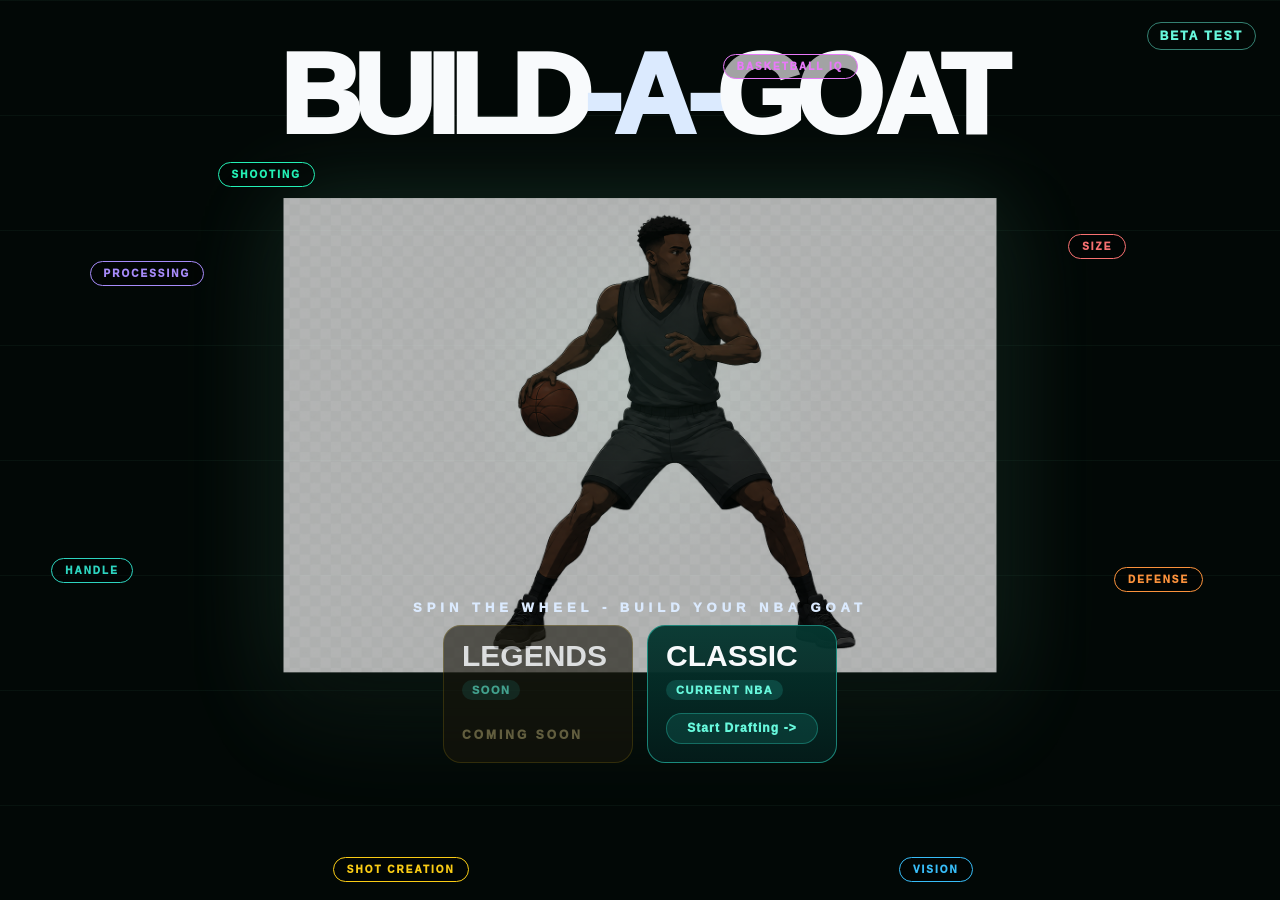
==== commit 091b2705: "uniforms" ====
--- a/index.html
+++ b/index.html
@@ -1,4 +1,4 @@
-﻿<!DOCTYPE html>
+<!DOCTYPE html>
 <html lang="en">
 <head>
   <meta charset="UTF-8" />
@@ -11,7 +11,7 @@
 <section class="home" id="home">
       <div class="home-v">BETA TEST</div><h1 class="home-title">BUILD<span>-A-</span>GOAT</h1>
  <div class="home-tag ht1">Shooting</div><div class="home-tag ht2">Processing</div><div class="home-tag ht3">Handle</div><div class="home-tag ht4">Basketball IQ</div><div class="home-tag ht5">Size</div><div class="home-tag ht6">Defense</div><div class="home-tag ht7">Shot Creation</div><div class="home-tag ht8">Vision</div>
- <div class="home-player"><img src="[data-uri]" alt="Basketball player model"></div>
+ <div class="home-player" id="homePlayer"></div>
  <div class="home-kicker">Spin the wheel - build your NBA GOAT</div>
 <div class="mode-row"><div class="mode-card locked"><h2>Legends</h2><span class="pill">Soon</span><div style="margin-top:28px;color:#9b8f5f;font-weight:1000;letter-spacing:3px;text-transform:uppercase;font-size:12px">Coming Soon</div></div><div class="mode-card"><h2>Classic</h2><span class="pill">Current NBA</span><button class="start-btn" id="startBtn" onclick="startDrafting()">Start Drafting -></button></div></div>
 </section>
@@ -86,7 +86,7 @@
       </div>
 
       <div class="player-wrap">
-        <img class="player-img" id="playerImg" src="[data-uri]" alt="Basketball player model">
+        <img class="player-img" id="playerImg" alt="Build player">
       </div>
 
       <div class="callouts" id="callouts"></div>
@@ -125,7 +125,7 @@
     <button class="spin" id="seasonSpinBtn" onclick="spinSeasonTeam()">SPIN</button>
     <div class="season-result" id="seasonResult"></div>
     <div class="season-player" id="seasonPlayer">
-      <img class="player-img" src="[data-uri]" alt="Build player model">
+      <img class="player-img" alt="Season preview player">
     </div>
     <div class="season-actions">
       <button class="ghost" id="seasonRunBtn" onclick="runSelectedSeason()" disabled>Simulate Season</button>
--- a/css/styles.css
+++ b/css/styles.css
@@ -70,7 +70,7 @@
 .stage{position:relative;height:100%;overflow:hidden;background:linear-gradient(rgba(255,255,255,.05) 1px,transparent 1px),linear-gradient(90deg,rgba(255,255,255,.045) 1px,transparent 1px),linear-gradient(180deg,#174f8f,#0f2f5d);background-size:18px 18px}
 .bio{position:absolute;top:20px;left:188px;width:220px;display:grid;grid-template-columns:1fr 1fr;z-index:8;background:#07192d;border-radius:7px;overflow:hidden}.bio div{padding:13px 30px;text-align:center;border-right:1px solid rgba(255,255,255,.08)}.bio div:last-child{border-right:0}.bio b{display:block;font-size:12px;color:#d9fff0;letter-spacing:1.5px}.bio span{font-size:20px;font-weight:1000;color:#d9fff0}
 .tabs{position:absolute;top:12px;left:50%;transform:translateX(-50%);display:flex;gap:8px;z-index:50;pointer-events:auto}.tab{min-width:118px;text-align:center;padding:13px 18px;border-radius:7px;background:#07192d;color:#b8c5d4;font-size:12px;font-weight:1000;letter-spacing:2px;text-transform:uppercase;cursor:pointer;position:relative;z-index:51;pointer-events:auto}.tab.active{background:#f97316;color:white;box-shadow:inset 0 -3px 0 rgba(251,191,36,.85)}
-.player-wrap{position:absolute;inset:45px 230px 40px 230px;display:flex;align-items:center;justify-content:center;z-index:1}.player-img{width:min(650px,100%);max-height:760px;object-fit:contain;transform:scale(1.55) translateY(24px);transform-origin:center center;filter:drop-shadow(0 28px 24px rgba(0,0,0,.5))}
+.player-wrap{position:absolute;inset:45px 230px 40px 230px;display:flex;align-items:center;justify-content:center;z-index:1}.player-img{width:min(650px,100%);max-height:760px;object-fit:contain;transform:scale(1.55) translateY(24px);transform-origin:center center;filter:drop-shadow(0 28px 24px rgba(0,0,0,.5))}.player-img[data-render-state="build"]{opacity:.9;filter:brightness(.48) contrast(.98) saturate(.75) drop-shadow(0 24px 22px rgba(0,0,0,.46))}.player-img[data-render-state="complete"]{opacity:1;filter:drop-shadow(0 28px 24px rgba(0,0,0,.5))}
 .callouts{position:absolute;inset:0;z-index:3;pointer-events:none}.callouts svg{width:100%;height:100%;display:block}.callouts path{fill:none;stroke:#f97316;stroke-width:3;stroke-linecap:round;stroke-linejoin:round;vector-effect:non-scaling-stroke}.callouts circle{fill:#f97316;stroke:rgba(249,115,22,.32);stroke-width:.75}
 .trait-card{position:absolute;width:220px;min-height:112px;border:1px solid #f97316;border-radius:7px;background:#06111f;box-shadow:0 14px 24px rgba(0,0,0,.34);z-index:5;overflow:hidden}.trait-card .head{background:#f97316;color:white;padding:12px;font-size:16px;font-weight:1000;text-align:center;text-transform:uppercase}.trait-card .body{padding:12px}.trait-card.filled .body{display:grid;grid-template-columns:44px 1fr;gap:10px;align-items:center}.rating{font-size:22px;font-weight:1000}.from{color:#c8d7e8;font-size:12px;line-height:1.25;margin-top:7px}.trait-card.filled .from{margin-top:4px}.trait-card.available{cursor:pointer;outline:2px solid rgba(255,255,255,.18);outline-offset:2px}.trait-card.available:hover{transform:translateY(-2px)}.trait-card.filled{border-color:#fbbf24}.trait-card.filled .head{background:#fbbf24;color:#07111b}
 .tc-shooting{left:260px;top:220px}.tc-handling{left:260px;top:400px}.tc-speed{left:260px;top:600px}..tc-size{right:260px;top:430px;min-height:124px}.tc-defense{right:260px;top:585px;min-height:112px}
@@ -332,10 +332,8 @@
 .season-build-title{font-size:11px;color:#9ef7cf;font-weight:1000;text-transform:uppercase;letter-spacing:1.4px;margin-bottom:8px}
 .season-build-row{display:grid;grid-template-columns:30px 1fr 34px;gap:8px;align-items:center;padding:6px 0;border-bottom:1px solid rgba(255,255,255,.06)}
 .season-build-row .mini-photo{width:30px;height:30px}.season-build-row b{display:block;font-size:10px;color:#74e7bc;text-transform:uppercase}.season-build-row span{display:block;font-size:12px;color:#f8fafc;font-weight:800}
-.season-player{display:none!important;height:174px;margin:8px auto 2px;position:relative;align-items:flex-end;justify-content:center;overflow:hidden}
-.season-player img.player-img{height:172px;width:auto;position:relative;filter:drop-shadow(0 0 18px rgba(103,248,220,.18))}
-.season-player:before{content:"";position:absolute;width:146px;height:146px;border-radius:50%;background:var(--season-team-color,#67f8dc);opacity:.18;filter:blur(18px)}
-.season-uniform-logo{position:absolute;top:44px;left:50%;transform:translateX(-50%);width:34px;height:34px;object-fit:contain;z-index:2;filter:drop-shadow(0 0 8px rgba(0,0,0,.75))}
+.season-player{display:flex;height:174px;margin:8px auto 2px;position:relative;align-items:flex-end;justify-content:center;overflow:hidden}
+.season-player img.player-img{height:172px;width:auto;position:relative;filter:drop-shadow(0 16px 16px rgba(0,0,0,.42))}
 .season-actions{display:none!important;grid-template-columns:1fr;gap:10px;margin-top:12px}
 .season-actions .ghost:disabled{opacity:.35}
 .season-detail-overlay{position:fixed;inset:0;background:#060b10;z-index:77;display:none;overflow:auto;color:#d8fff0}
@@ -352,9 +350,7 @@
 .season-detail-arch{font-size:22px;font-weight:1000;margin:12px 0 22px;color:#f5fff7}
 .season-detail-btn{width:100%;height:50px;border-radius:10px;background:#003966;border:1px solid #0e76b9;color:#f8fff9;font-size:14px;font-weight:1000;box-shadow:0 10px 26px rgba(14,118,185,.18)}
 .season-detail-player{height:286px;position:relative;display:flex;align-items:flex-end;justify-content:center;margin:6px 0 18px;overflow:hidden}
-.season-detail-player:before{content:"";position:absolute;width:230px;height:230px;border-radius:50%;background:var(--season-team-color,#67f8dc);opacity:.14;filter:blur(24px);bottom:22px}
-.season-detail-player img.player-img{height:270px;width:auto;position:relative;z-index:1;filter:drop-shadow(0 0 18px rgba(103,248,220,.16))}
-.season-detail-player img.generated-uniform{height:286px;max-width:min(560px,100%);object-fit:contain}.uniform-official-logo{position:absolute;left:50%;top:43%;transform:translate(-50%,-50%);width:34px;height:34px;object-fit:contain;z-index:3;filter:drop-shadow(0 0 6px rgba(0,0,0,.85))}
+.season-detail-player img.player-img{height:270px;width:auto;position:relative;z-index:1;filter:drop-shadow(0 20px 18px rgba(0,0,0,.46))}
 .season-detail-list{border:1px solid rgba(158,230,191,.25);border-radius:12px;background:rgba(158,230,191,.055);overflow:visible}
 .season-detail-row{display:grid;grid-template-columns:38px 1fr 44px;gap:10px;align-items:center;padding:8px 12px;border-bottom:1px solid rgba(255,255,255,.08)}
 .season-detail-row:last-child{border-bottom:0}.season-detail-row .mini-photo{width:34px;height:34px}.season-detail-row b{display:block;font-size:10px;color:#74e7bc;text-transform:uppercase}.season-detail-row span{font-size:13px;font-weight:900;color:#f8fafc}.season-detail-row .grade-badge{width:36px;height:36px}
@@ -394,7 +390,7 @@
 .awards-wrap{min-height:100vh;display:flex;align-items:center;justify-content:center;padding:42px 18px}
 .award-card{width:min(360px,calc(100vw - 32px));border:1px solid rgba(158,230,191,.25);border-radius:18px;background:radial-gradient(circle at 50% 18%,rgba(103,248,220,.13),rgba(9,27,18,.94) 42%,#07100d);box-shadow:0 24px 90px rgba(0,0,0,.55);padding:30px 28px;text-align:center}
 .award-kicker{font-size:10px;color:#77d7aa;font-weight:1000;text-transform:uppercase;letter-spacing:1.8px}.award-title{font-size:38px;line-height:1;color:#ffcf33;font-weight:1000;margin:16px 0 20px;text-transform:uppercase}
-.award-photo{width:88px;height:88px;border-radius:50%;margin:0 auto 14px;border:2px solid #0e76b9;background:#07111b;overflow:hidden;position:relative}.award-photo .photo-logo{position:absolute;inset:-18%;width:136%;height:136%;object-fit:cover;object-position:center;opacity:.98;filter:saturate(1.28) brightness(1.12);padding:0;box-sizing:border-box}.award-photo .photo-player{position:absolute;left:7%;right:7%;bottom:0;width:86%;height:92%;object-fit:cover;object-position:center bottom;border-radius:50%;z-index:2}.award-photo .photo-initials{position:relative;z-index:2;display:grid;place-items:center;width:100%;height:100%;font-size:20px;font-weight:1000;color:#eafff4}.award-team-only-logo{position:absolute;inset:4%;width:92%;height:92%;object-fit:contain;object-position:center}.award-photo.cup-photo{width:152px;height:124px;border-radius:18px;border-color:rgba(251,191,36,.62);background:radial-gradient(circle at 50% 35%,rgba(251,191,36,.2),rgba(7,17,27,.98));box-shadow:0 0 34px rgba(251,191,36,.14)}.cup-art{height:100%;display:grid;place-items:center;gap:2px;padding:9px}.cup-art svg{width:78px;height:88px;filter:drop-shadow(0 0 10px rgba(251,191,36,.22))}.cup-trophy{font-size:24px;line-height:1;font-weight:1000;color:#fbbf24;letter-spacing:1px}.cup-art-name{font-size:11px;font-weight:1000;color:#fff7d6;text-align:center}
+.award-photo{width:88px;height:88px;border-radius:50%;margin:0 auto 14px;border:2px solid #0e76b9;background:#07111b;overflow:hidden;position:relative}.award-photo .photo-logo{position:absolute;inset:-18%;width:136%;height:136%;object-fit:cover;object-position:center;opacity:.98;filter:saturate(1.28) brightness(1.12);padding:0;box-sizing:border-box}.award-photo .photo-player{position:absolute;left:7%;right:7%;bottom:0;width:86%;height:92%;object-fit:cover;object-position:center bottom;border-radius:50%;z-index:2}.award-photo .photo-initials{position:relative;z-index:2;display:grid;place-items:center;width:100%;height:100%;font-size:20px;font-weight:1000;color:#eafff4}.award-photo.award-player-render{width:152px;height:152px;border-radius:18px;border-color:rgba(56,189,248,.52);background:linear-gradient(180deg,rgba(14,32,51,.98),rgba(5,10,18,.98));display:flex;align-items:flex-end;justify-content:center;box-shadow:0 16px 38px rgba(0,0,0,.24)}.award-photo.award-player-render img.player-img{position:relative;z-index:1;width:auto;height:150px;max-width:148px;object-fit:contain;transform:none;filter:drop-shadow(0 16px 15px rgba(0,0,0,.48))}.award-photo.cup-photo{width:152px;height:124px;border-radius:18px;border-color:rgba(251,191,36,.62);background:radial-gradient(circle at 50% 35%,rgba(251,191,36,.2),rgba(7,17,27,.98));box-shadow:0 0 34px rgba(251,191,36,.14)}.cup-art{height:100%;display:grid;place-items:center;gap:2px;padding:9px}.cup-art svg{width:78px;height:88px;filter:drop-shadow(0 0 10px rgba(251,191,36,.22))}.cup-trophy{font-size:24px;line-height:1;font-weight:1000;color:#fbbf24;letter-spacing:1px}.cup-art-name{font-size:11px;font-weight:1000;color:#fff7d6;text-align:center}
 .award-player{font-size:20px;font-weight:1000;color:#f3fff6}.award-team{font-size:11px;color:#91a99c;font-weight:1000;letter-spacing:1.4px;text-transform:uppercase;margin:8px 0 16px}
 .award-stats{border-top:1px solid rgba(255,255,255,.09);padding-top:12px;text-align:left;display:grid;gap:8px}.award-stat{display:flex;justify-content:space-between;gap:16px;font-size:12px;color:rgba(248,255,249,.56);font-weight:900}.award-stat b{color:#dcffe6}
 .award-nav{display:grid;grid-template-columns:1fr 1fr;gap:10px;margin-top:20px}.award-nav button{height:44px;border-radius:9px;font-size:13px;font-weight:1000}.award-nav .ghost{background:#071b2e}.award-nav .spin{height:44px}
@@ -403,7 +399,7 @@
 .final-report{width:min(620px,calc(100vw - 34px));margin:38px auto 72px}
 .final-banner{border:1px solid rgba(250,204,21,.34);border-radius:14px;background:linear-gradient(180deg,rgba(250,204,21,.08),rgba(250,204,21,.03));padding:24px 18px;text-align:center;margin:14px 0 22px}
 .final-banner b{display:block;font-size:24px;color:#e8ffef}.final-banner span{display:block;margin-top:7px;color:#42e6a4;font-size:12px;font-weight:1000}
-.final-report-player{height:300px;margin:8px auto 20px}.final-report-player img.generated-uniform{height:300px}
+.final-report-player{height:300px;margin:8px auto 20px}
 .final-best{border:1px solid rgba(158,230,191,.18);border-radius:12px;background:rgba(255,255,255,.025);padding:18px 16px;margin-top:20px}
 .final-best b{display:block;font-size:10px;color:#35c78c;text-transform:uppercase;letter-spacing:1.6px;margin-bottom:9px}.final-best .best-title{font-size:16px;font-weight:1000;color:#e8ffef}.final-best .best-line{margin-top:8px;color:#42e6a4;font-size:13px;font-weight:900}
 .final-actions{display:grid;grid-template-columns:1fr 1fr;gap:12px;margin-top:18px}.final-actions button{height:48px;border-radius:10px;font-size:13px;font-weight:1000;text-transform:uppercase}.final-actions .new-build{background:linear-gradient(90deg,#f97316,#fbbf24);color:#06111f}.final-actions .back-build{background:#071b2e;border:1px solid #2563eb;color:#f8fafc}
@@ -598,7 +594,7 @@
  .sim{padding:12px 14px;gap:10px;align-items:stretch}.sim-title{font-size:20px}.sim-actions{display:grid;grid-template-columns:1fr;gap:8px}.sim-actions button{height:44px}
  .side{padding:14px;border-top:1px solid rgba(255,255,255,.08);display:block}.ovr-ring{width:126px;height:126px;margin:0 auto 14px}.ovr-num{font-size:42px}.build-name{text-align:center;font-size:17px}.overview-item{min-height:44px;padding:7px 9px}.list{max-height:none;overflow:visible}
  .season-modal{width:min(340px,calc(100vw - 24px));max-height:calc(100svh - 24px);padding:22px 16px}.season-wheel{height:230px}.season-result{min-height:146px;padding:18px 14px}
- .season-detail{width:calc(100vw - 24px);margin:18px auto 0}.season-dots{margin-bottom:18px}.season-team-card{height:auto;min-height:80px;grid-template-columns:54px 1fr;gap:10px;padding:12px}.season-team-card img{width:46px;height:46px}.season-bars{grid-column:1/3}.season-detail-ovr{font-size:66px}.season-detail-arch{font-size:20px}.season-detail-player{height:246px}.season-detail-player img.player-img,.season-detail-player img.generated-uniform{height:240px;max-width:100%}.season-detail-row{grid-template-columns:34px 1fr 40px;padding:7px 10px}
+ .season-detail{width:calc(100vw - 24px);margin:18px auto 0}.season-dots{margin-bottom:18px}.season-team-card{height:auto;min-height:80px;grid-template-columns:54px 1fr;gap:10px;padding:12px}.season-team-card img{width:46px;height:46px}.season-bars{grid-column:1/3}.season-detail-ovr{font-size:66px}.season-detail-arch{font-size:20px}.season-detail-player{height:246px}.season-detail-player img.player-img{height:240px;max-width:100%}.season-detail-row{grid-template-columns:34px 1fr 40px;padding:7px 10px}
  .regular-season,.playoff-wrap,.awards-wrap{width:calc(100vw - 22px);margin:18px auto 40px}.record-clean,.season-detail-ovr{font-size:58px}.regular-record{min-width:0;width:100%;gap:10px;padding:12px 10px}.game-row{grid-template-columns:42px 26px 1fr;gap:7px;min-height:50px;padding:8px 10px}.game-score,.game-stat{grid-column:3;text-align:left}.production-grid{grid-template-columns:repeat(2,1fr);gap:8px}.playoff-card{padding:14px}.round-matchup{grid-template-columns:44px 1fr 54px}.award-card{padding:22px 18px}.share-card{width:min(350px,calc(100vw - 20px));padding:22px 16px}.share-grid{gap:10px}.share-tile{min-height:92px}
 }
 
@@ -657,7 +653,7 @@
  .season-bars{grid-column:1/3}
  .season-detail-btn,.playoff-btn{height:52px}
  .season-detail-player{height:clamp(230px,38svh,282px);margin:4px 0 14px}
- .season-detail-player img.player-img,.season-detail-player img.generated-uniform{height:100%;max-height:280px;max-width:100%;object-fit:contain}
+ .season-detail-player img.player-img{height:100%;max-height:280px;max-width:100%;object-fit:contain}
  .season-detail-list{overflow:visible}
  .season-detail-row{grid-template-columns:34px minmax(0,1fr) 40px}
  .season-detail-row span{overflow-wrap:anywhere}
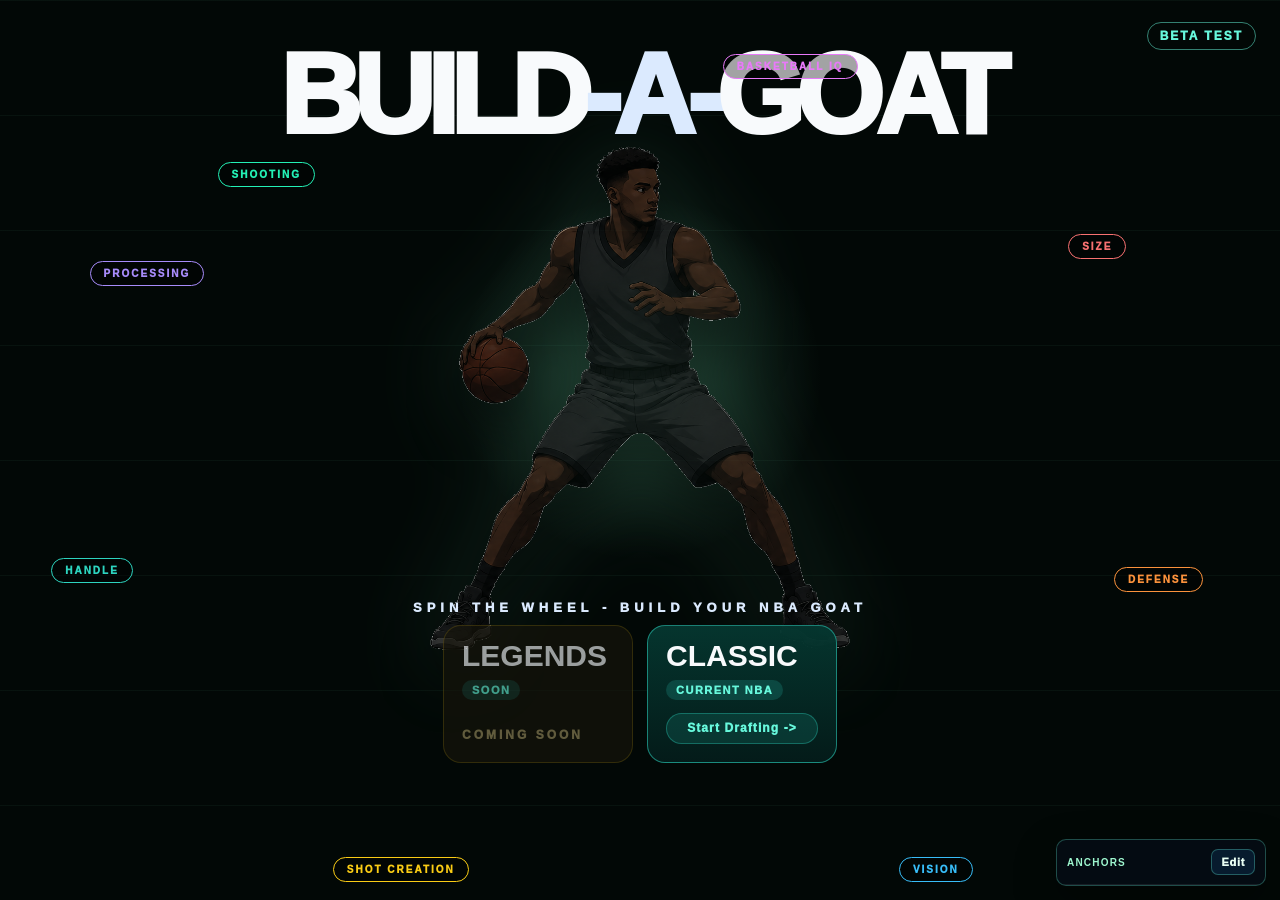
==== commit deead9e1: "render" ====
--- a/index.html
+++ b/index.html
@@ -236,6 +236,7 @@
 <script src="./js/data.js"></script>
 <script src="./js/animations.js"></script>
 <script src="./js/playerRenderer.js"></script>
+<script src="./js/anchorEditor.js"></script>
 <script src="./js/ui.js"></script>
 <script src="./js/game.js"></script>
 <script src="./js/simulation.js"></script>
--- a/css/styles.css
+++ b/css/styles.css
@@ -324,15 +324,16 @@
 .season-reel .item.selected{color:#f8fff9;background:rgba(103,248,220,.08)}
 .season-reel .item.near{color:rgba(248,255,249,.7)}
 .season-reel .item b{font-size:16px;line-height:1}.season-reel .item small{display:block;font-size:10px;color:#9ef7cf;text-transform:none}
-.season-result{display:none;min-height:170px;border:1px solid rgba(14,118,185,.5);border-radius:14px;background:rgba(4,16,28,.72);padding:26px 18px;margin:0 0 20px;align-items:center;justify-content:center;text-align:center}
+.season-result{display:none;min-height:124px;border:1px solid rgba(14,118,185,.5);border-radius:14px;background:rgba(4,16,28,.72);padding:18px 16px;margin:0 0 12px;align-items:center;justify-content:center;text-align:center}
 .season-result.show{display:flex;flex-direction:column}
-.season-logo{width:78px;height:78px;object-fit:contain;margin-bottom:18px;filter:drop-shadow(0 0 12px rgba(103,248,220,.18))}
+.season-logo{width:64px;height:64px;object-fit:contain;margin-bottom:12px;filter:drop-shadow(0 0 12px rgba(103,248,220,.18))}
 .season-team{font-size:18px;font-weight:1000;color:#f8fff9}.season-meta{font-size:10px;color:#0e76b9;font-weight:1000;letter-spacing:2px;text-transform:uppercase;margin-top:8px}.season-grade{display:none}
 .season-build{display:none!important;max-height:196px;overflow:auto;text-align:left;margin-top:14px;border-top:1px solid rgba(255,255,255,.08);padding-top:10px}
 .season-build-title{font-size:11px;color:#9ef7cf;font-weight:1000;text-transform:uppercase;letter-spacing:1.4px;margin-bottom:8px}
 .season-build-row{display:grid;grid-template-columns:30px 1fr 34px;gap:8px;align-items:center;padding:6px 0;border-bottom:1px solid rgba(255,255,255,.06)}
 .season-build-row .mini-photo{width:30px;height:30px}.season-build-row b{display:block;font-size:10px;color:#74e7bc;text-transform:uppercase}.season-build-row span{display:block;font-size:12px;color:#f8fafc;font-weight:800}
 .season-player{display:flex;height:174px;margin:8px auto 2px;position:relative;align-items:flex-end;justify-content:center;overflow:hidden}
+.season-player:empty{display:none;height:0;margin:0}
 .season-player img.player-img{height:172px;width:auto;position:relative;filter:drop-shadow(0 16px 16px rgba(0,0,0,.42))}
 .season-actions{display:none!important;grid-template-columns:1fr;gap:10px;margin-top:12px}
 .season-actions .ghost:disabled{opacity:.35}
@@ -390,7 +391,7 @@
 .awards-wrap{min-height:100vh;display:flex;align-items:center;justify-content:center;padding:42px 18px}
 .award-card{width:min(360px,calc(100vw - 32px));border:1px solid rgba(158,230,191,.25);border-radius:18px;background:radial-gradient(circle at 50% 18%,rgba(103,248,220,.13),rgba(9,27,18,.94) 42%,#07100d);box-shadow:0 24px 90px rgba(0,0,0,.55);padding:30px 28px;text-align:center}
 .award-kicker{font-size:10px;color:#77d7aa;font-weight:1000;text-transform:uppercase;letter-spacing:1.8px}.award-title{font-size:38px;line-height:1;color:#ffcf33;font-weight:1000;margin:16px 0 20px;text-transform:uppercase}
-.award-photo{width:88px;height:88px;border-radius:50%;margin:0 auto 14px;border:2px solid #0e76b9;background:#07111b;overflow:hidden;position:relative}.award-photo .photo-logo{position:absolute;inset:-18%;width:136%;height:136%;object-fit:cover;object-position:center;opacity:.98;filter:saturate(1.28) brightness(1.12);padding:0;box-sizing:border-box}.award-photo .photo-player{position:absolute;left:7%;right:7%;bottom:0;width:86%;height:92%;object-fit:cover;object-position:center bottom;border-radius:50%;z-index:2}.award-photo .photo-initials{position:relative;z-index:2;display:grid;place-items:center;width:100%;height:100%;font-size:20px;font-weight:1000;color:#eafff4}.award-photo.award-player-render{width:152px;height:152px;border-radius:18px;border-color:rgba(56,189,248,.52);background:linear-gradient(180deg,rgba(14,32,51,.98),rgba(5,10,18,.98));display:flex;align-items:flex-end;justify-content:center;box-shadow:0 16px 38px rgba(0,0,0,.24)}.award-photo.award-player-render img.player-img{position:relative;z-index:1;width:auto;height:150px;max-width:148px;object-fit:contain;transform:none;filter:drop-shadow(0 16px 15px rgba(0,0,0,.48))}.award-photo.cup-photo{width:152px;height:124px;border-radius:18px;border-color:rgba(251,191,36,.62);background:radial-gradient(circle at 50% 35%,rgba(251,191,36,.2),rgba(7,17,27,.98));box-shadow:0 0 34px rgba(251,191,36,.14)}.cup-art{height:100%;display:grid;place-items:center;gap:2px;padding:9px}.cup-art svg{width:78px;height:88px;filter:drop-shadow(0 0 10px rgba(251,191,36,.22))}.cup-trophy{font-size:24px;line-height:1;font-weight:1000;color:#fbbf24;letter-spacing:1px}.cup-art-name{font-size:11px;font-weight:1000;color:#fff7d6;text-align:center}
+.award-photo{width:88px;height:88px;border-radius:50%;margin:0 auto 14px;border:2px solid #0e76b9;background:#07111b;overflow:hidden;position:relative}.award-photo .photo-logo{position:absolute;inset:-18%;width:136%;height:136%;object-fit:cover;object-position:center;opacity:.98;filter:saturate(1.28) brightness(1.12);padding:0;box-sizing:border-box}.award-photo .photo-player{position:absolute;left:7%;right:7%;bottom:0;width:86%;height:92%;object-fit:cover;object-position:center bottom;border-radius:50%;z-index:2}.award-photo .photo-initials{position:relative;z-index:2;display:grid;place-items:center;width:100%;height:100%;font-size:20px;font-weight:1000;color:#eafff4}.award-photo.award-player-render{width:152px;height:152px;border-radius:18px;border-color:rgba(56,189,248,.52);background:linear-gradient(180deg,rgba(14,32,51,.98),rgba(5,10,18,.98));display:flex;align-items:flex-end;justify-content:center;box-shadow:0 16px 38px rgba(0,0,0,.24)}.award-photo.award-player-render img.player-img{position:relative;z-index:1;width:auto;height:150px;max-width:148px;object-fit:contain;transform:none;filter:drop-shadow(0 16px 15px rgba(0,0,0,.48))}.award-photo.team-logo-award{display:grid;place-items:center;border-radius:18px;background:rgba(255,255,255,.035);border-color:rgba(158,230,191,.25)}.award-team-logo{width:78%;height:78%;object-fit:contain;filter:drop-shadow(0 10px 16px rgba(0,0,0,.34))}.award-photo.cup-photo{width:152px;height:124px;border-radius:18px;border-color:rgba(251,191,36,.62);background:radial-gradient(circle at 50% 35%,rgba(251,191,36,.2),rgba(7,17,27,.98));box-shadow:0 0 34px rgba(251,191,36,.14)}.cup-art{height:100%;display:grid;place-items:center;gap:2px;padding:9px}.cup-art svg{width:78px;height:88px;filter:drop-shadow(0 0 10px rgba(251,191,36,.22))}.cup-trophy{font-size:24px;line-height:1;font-weight:1000;color:#fbbf24;letter-spacing:1px}.cup-art-name{font-size:11px;font-weight:1000;color:#fff7d6;text-align:center}
 .award-player{font-size:20px;font-weight:1000;color:#f3fff6}.award-team{font-size:11px;color:#91a99c;font-weight:1000;letter-spacing:1.4px;text-transform:uppercase;margin:8px 0 16px}
 .award-stats{border-top:1px solid rgba(255,255,255,.09);padding-top:12px;text-align:left;display:grid;gap:8px}.award-stat{display:flex;justify-content:space-between;gap:16px;font-size:12px;color:rgba(248,255,249,.56);font-weight:900}.award-stat b{color:#dcffe6}
 .award-nav{display:grid;grid-template-columns:1fr 1fr;gap:10px;margin-top:20px}.award-nav button{height:44px;border-radius:9px;font-size:13px;font-weight:1000}.award-nav .ghost{background:#071b2e}.award-nav .spin{height:44px}
@@ -711,5 +712,276 @@
  .season-wheel{height:190px}
  .season-detail-player{height:205px}
 }
-
-
+
+/* Player renderer sprite contract: one stack, one fit rule, future uniform layers above base. */
+.player-render-surface{
+ --player-fit:contain;
+ --player-position:center center;
+ --player-scale:1;
+ --player-max-width:100%;
+ --player-brightness:.5;
+ --player-opacity:.9;
+ --player-base-layer:1;
+ --player-jersey-layer:2;
+ --player-shorts-layer:3;
+ --player-trim-layer:4;
+ --player-logo-layer:5;
+ --uniform-primary:#2f3339;
+ --uniform-trim:#5c6470;
+ display:flex;
+ align-items:center;
+ justify-content:center;
+ background:transparent;
+ overflow:visible;
+}
+.player-render-surface .player-sprite{
+ position:relative;
+ width:calc(100% * var(--player-scale));
+ height:calc(100% * var(--player-scale));
+ max-width:100%;
+ max-height:100%;
+ display:grid;
+ place-items:center;
+ isolation:isolate;
+ pointer-events:none;
+}
+.player-render-surface .player-sprite > .player-layer{
+ grid-area:1/1;
+ display:block;
+ width:100%;
+ height:100%;
+ min-width:0;
+ min-height:0;
+ max-width:100%;
+ max-height:100%;
+ object-fit:var(--player-fit);
+ object-position:var(--player-position);
+ transform:none;
+ transform-origin:center center;
+ background:transparent;
+ position:absolute;
+ inset:0;
+ z-index:var(--player-base-layer);
+}
+.player-render-surface .uniform-layer{
+ opacity:.58;
+ mix-blend-mode:normal;
+ pointer-events:none;
+ filter:saturate(1.15) contrast(1.05);
+}
+.player-render-surface .uniform-jersey-layer{
+ z-index:var(--player-jersey-layer);
+ background:var(--uniform-primary);
+ clip-path:polygon(38% 18%,62% 18%,70% 43%,65% 58%,35% 58%,30% 43%);
+}
+.player-render-surface .uniform-shorts-layer{
+ z-index:var(--player-shorts-layer);
+ background:var(--uniform-primary);
+ clip-path:polygon(32% 55%,68% 55%,78% 77%,60% 78%,51% 62%,40% 78%,22% 77%);
+}
+.player-render-surface .uniform-trim-layer{
+ z-index:var(--player-trim-layer);
+ opacity:.9;
+ mix-blend-mode:normal;
+ background:var(--uniform-trim);
+ clip-path:polygon(39% 18%,61% 18%,60% 22%,52% 28%,48% 28%,40% 22%,38% 22%,36% 43%,32% 43%,36% 19%,39% 18%,35% 58%,65% 58%,65% 61%,35% 61%);
+}
+.player-render-surface .player-sprite > .uniform-logo-layer{
+ z-index:var(--player-logo-layer);
+ left:46%;
+ top:32%;
+ width:9%;
+ height:5%;
+ display:grid;
+ place-items:center;
+ color:var(--uniform-trim);
+ font-size:clamp(8px,1.2vw,14px);
+ font-weight:1000;
+ line-height:1;
+ letter-spacing:0;
+ text-shadow:0 1px 1px rgba(0,0,0,.45);
+ display:none;
+}
+.player-wrap.player-render-surface .player-sprite{
+ width:min(var(--player-max-width), calc(100% * var(--player-scale)));
+ height:calc(100% * var(--player-scale));
+}
+.home-player.player-render-surface .player-sprite,
+.season-player.player-render-surface .player-sprite,
+.season-detail-player.player-render-surface .player-sprite,
+.award-photo.award-player-render.player-render-surface .player-sprite{
+ width:calc(100% * var(--player-scale));
+ height:calc(100% * var(--player-scale));
+}
+.season-player.player-render-surface,
+.season-detail-player.player-render-surface{
+ align-items:center;
+ justify-content:center;
+ background:transparent;
+ overflow:visible;
+}
+.award-photo.award-player-render.player-render-surface{
+ width:152px;
+ height:152px;
+ border:0;
+ border-radius:0;
+ background:transparent;
+ box-shadow:none;
+ overflow:visible;
+ padding:0;
+ display:flex;
+ align-items:center;
+ justify-content:center;
+}
+.award-photo.award-player-render.player-render-surface .player-sprite > .player-layer{
+ width:100%;
+ height:100%;
+ min-width:0;
+ min-height:0;
+ max-width:100%;
+ max-height:100%;
+ transform:none;
+ filter:drop-shadow(0 16px 15px rgba(0,0,0,.48));
+}
+.player-render-surface[data-render-state="build"]{
+ --player-scale:.82;
+ --player-max-width:640px;
+ --player-brightness:.5;
+ --player-opacity:.9;
+}
+.player-wrap.player-render-surface[data-render-state="complete"]{
+ --player-scale:.68;
+ --player-max-width:560px;
+ --player-brightness:1.18;
+ --player-opacity:1;
+ align-items:center;
+}
+.season-detail-player.player-render-surface[data-render-state="season"]{
+ --player-scale:.8;
+ --player-brightness:1.16;
+ --player-opacity:1;
+ margin:12px 0 22px;
+}
+.award-photo.award-player-render.player-render-surface[data-render-state="awards"]{
+ --player-scale:.72;
+ --player-brightness:1.16;
+ --player-opacity:1;
+ margin:8px auto 26px;
+}
+.final-report-player.player-render-surface[data-render-state="results"]{
+ --player-scale:.76;
+ --player-brightness:1.16;
+ --player-opacity:1;
+ margin:16px auto 28px;
+}
+.player-render-surface .player-sprite > .player-base-layer[data-render-state="build"]{
+ opacity:var(--player-opacity);
+ filter:brightness(var(--player-brightness)) contrast(.98) saturate(.75) drop-shadow(0 24px 22px rgba(0,0,0,.46));
+}
+.player-render-surface .player-sprite > .player-base-layer[data-render-state="complete"],
+.player-render-surface .player-sprite > .player-base-layer[data-render-state="season"],
+.player-render-surface .player-sprite > .player-base-layer[data-render-state="awards"],
+.player-render-surface .player-sprite > .player-base-layer[data-render-state="results"]{
+ opacity:var(--player-opacity);
+ filter:brightness(var(--player-brightness)) contrast(1.08) saturate(1.08) drop-shadow(0 28px 24px rgba(0,0,0,.5));
+}
+
+.anchor-editor{
+ position:fixed;
+ right:14px;
+ bottom:14px;
+ z-index:120;
+ width:210px;
+ border:1px solid rgba(103,248,220,.28);
+ border-radius:10px;
+ background:rgba(5,12,20,.94);
+ color:#d8fff0;
+ box-shadow:0 16px 40px rgba(0,0,0,.36);
+ overflow:hidden;
+ font-size:12px;
+}
+.anchor-editor-head{
+ display:flex;
+ align-items:center;
+ justify-content:space-between;
+ gap:10px;
+ padding:9px 10px;
+ border-bottom:1px solid rgba(255,255,255,.08);
+}
+.anchor-editor-head b{
+ color:#9ef7cf;
+ text-transform:uppercase;
+ letter-spacing:1.2px;
+ font-size:10px;
+}
+.anchor-editor button{
+ border:1px solid rgba(103,248,220,.3);
+ border-radius:7px;
+ background:#071b2e;
+ color:#eafff4;
+ font-size:11px;
+ font-weight:1000;
+ padding:6px 9px;
+}
+.anchor-editor-body{
+ display:none;
+ padding:9px 10px 10px;
+}
+.anchor-editor.editing .anchor-editor-body{display:block}
+.anchor-editor-help{
+ color:#8abfac;
+ font-size:11px;
+ line-height:1.25;
+ margin-bottom:8px;
+}
+.anchor-editor-row{
+ display:flex;
+ align-items:center;
+ justify-content:space-between;
+ gap:8px;
+ padding:5px 0;
+ border-bottom:1px solid rgba(255,255,255,.06);
+}
+.anchor-editor-row span{
+ color:#f8fafc;
+ font-weight:900;
+ text-transform:uppercase;
+ font-size:10px;
+}
+.anchor-editor-row code{
+ color:#67f8dc;
+ font-size:10px;
+}
+#anchorEditorReset{
+ width:100%;
+ margin-top:9px;
+}
+.anchor-handles{
+ position:absolute;
+ inset:0;
+ z-index:70;
+ pointer-events:none;
+}
+.anchor-handles.editing{pointer-events:auto}
+.anchor-handle{
+ position:absolute;
+ width:16px;
+ height:16px;
+ margin:-8px 0 0 -8px;
+ border:2px solid #f8fafc;
+ border-radius:50%;
+ background:#f97316;
+ box-shadow:0 0 0 5px rgba(249,115,22,.22),0 8px 16px rgba(0,0,0,.35);
+ cursor:grab;
+ pointer-events:auto;
+ opacity:0;
+ transform:scale(.8);
+ transition:opacity .16s ease,transform .16s ease;
+}
+.anchor-handles.editing .anchor-handle{
+ opacity:1;
+ transform:scale(1);
+}
+.anchor-handle:active{cursor:grabbing}
+
+
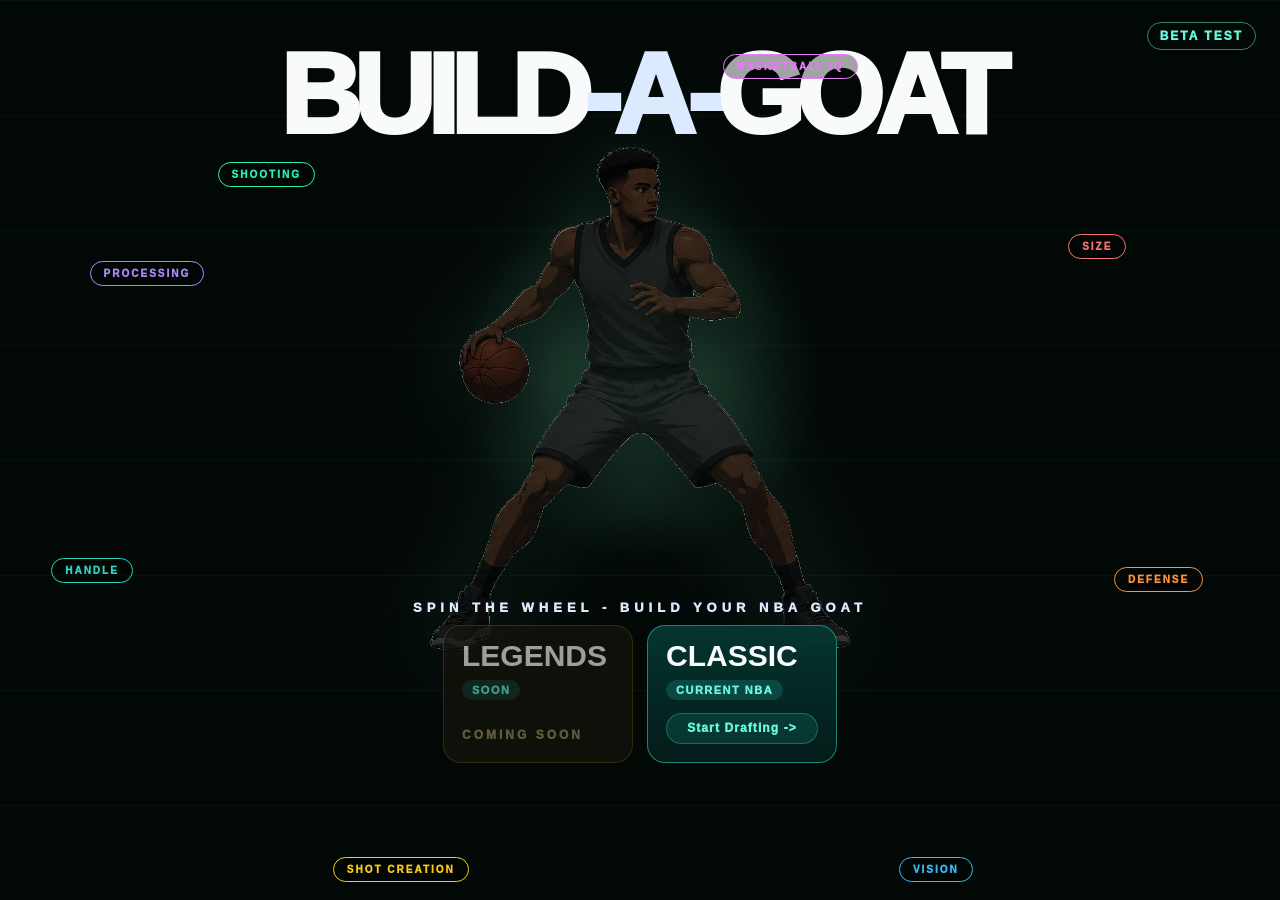
==== commit 8fdfc991: "Add dev shortcut to test Chicago team asset Add dev shortcut to test Chicago team asset" ====
--- a/index.html
+++ b/index.html
@@ -241,6 +241,7 @@
 <script src="./js/game.js"></script>
 <script src="./js/simulation.js"></script>
   <script src="./js/share.js"></script>
+  <script src="./js/devTools.js"></script>
   <script src="./js/app.js"></script>
 </body>
-</html>
+</html>
--- a/css/styles.css
+++ b/css/styles.css
@@ -44,7 +44,7 @@
 .player-card{margin-top:14px;background:#030b14;border:1px solid #183247;border-radius:12px;padding:10px;max-height:390px;overflow:auto}
 .player-card-head{display:grid;grid-template-columns:46px 1fr;gap:10px;align-items:center;margin-bottom:10px}
 .avatar{width:46px;height:46px;border-radius:50%;border:1px solid #245143;background:radial-gradient(circle at 35% 25%,#d9fff0,#0c2633 55%,#06111f);display:flex;align-items:center;justify-content:center;color:#06111f;font-size:11px;font-weight:1000;overflow:hidden;position:relative}
-.avatar img{width:100%;height:100%;object-fit:cover}
+.avatar img{display:block;width:100%;height:100%;object-fit:cover;object-position:center center}
 .team-pill{display:inline-block;padding:5px 10px;border-radius:999px;border:1px solid #245143;color:#9ee6bf;font-size:10px;font-weight:1000;letter-spacing:1px;text-transform:uppercase}
 .player-name{font-size:18px;font-weight:1000;margin:6px 0 2px;line-height:1.05}
 .muted{color:var(--muted);font-size:11px;line-height:1.3}
@@ -56,9 +56,9 @@
 .choice-photo{width:32px;height:32px;border:1px solid rgba(158,230,191,.35);font-size:9px}
 .trait-photo{width:44px;height:44px;border:1px solid rgba(255,255,255,.14);font-size:10px;flex:0 0 auto}
 .mini-photo{width:30px;height:30px;border:1px solid rgba(255,255,255,.1);font-size:8px}
-.choice-photo img,.trait-photo img,.mini-photo img{width:100%;height:100%;object-fit:cover}
-.photo-logo{position:absolute;inset:-18%;width:136%!important;height:136%!important;object-fit:cover!important;object-position:center!important;opacity:.98;z-index:0;filter:saturate(1.35) contrast(1.08) brightness(1.1)}
-.photo-player{position:absolute;left:6%;right:6%;bottom:0;width:88%!important;height:92%!important;object-fit:cover!important;object-position:center bottom!important;border-radius:50%;z-index:1;filter:drop-shadow(0 1px 2px rgba(0,0,0,.45))}
+.choice-photo img,.trait-photo img,.mini-photo img{display:block;width:100%;height:100%;object-fit:cover;object-position:center center}
+.photo-logo{position:absolute;inset:-10%;width:120%!important;height:120%!important;object-fit:cover!important;object-position:center center!important;opacity:.98;z-index:0;filter:saturate(1.35) contrast(1.08) brightness(1.1)}
+.photo-player{position:absolute;inset:0;width:100%!important;height:100%!important;object-fit:cover!important;object-position:center center!important;border-radius:50%;z-index:1;filter:drop-shadow(0 1px 2px rgba(0,0,0,.45))}
 .photo-initials{position:relative;z-index:2}
 .trait-choice.physical{background:linear-gradient(90deg,rgba(249,115,22,.18),rgba(6,17,31,.9))}
 .trait-choice.mental{background:linear-gradient(90deg,rgba(168,85,247,.18),rgba(6,17,31,.9))}
@@ -70,6 +70,15 @@
 .stage{position:relative;height:100%;overflow:hidden;background:linear-gradient(rgba(255,255,255,.05) 1px,transparent 1px),linear-gradient(90deg,rgba(255,255,255,.045) 1px,transparent 1px),linear-gradient(180deg,#174f8f,#0f2f5d);background-size:18px 18px}
 .bio{position:absolute;top:20px;left:188px;width:220px;display:grid;grid-template-columns:1fr 1fr;z-index:8;background:#07192d;border-radius:7px;overflow:hidden}.bio div{padding:13px 30px;text-align:center;border-right:1px solid rgba(255,255,255,.08)}.bio div:last-child{border-right:0}.bio b{display:block;font-size:12px;color:#d9fff0;letter-spacing:1.5px}.bio span{font-size:20px;font-weight:1000;color:#d9fff0}
 .tabs{position:absolute;top:12px;left:50%;transform:translateX(-50%);display:flex;gap:8px;z-index:50;pointer-events:auto}.tab{min-width:118px;text-align:center;padding:13px 18px;border-radius:7px;background:#07192d;color:#b8c5d4;font-size:12px;font-weight:1000;letter-spacing:2px;text-transform:uppercase;cursor:pointer;position:relative;z-index:51;pointer-events:auto}.tab.active{background:#f97316;color:white;box-shadow:inset 0 -3px 0 rgba(251,191,36,.85)}
+/*
+//////////////////////////////////////////////
+// PLAYER LAYOUT CONTRACT
+// DO NOT MODIFY WITHOUT UPDATING
+// THE ANCHOR SYSTEM.
+// Appearance changes ONLY.
+// Layout changes require anchor recalibration.
+//////////////////////////////////////////////
+*/
 .player-wrap{position:absolute;inset:45px 230px 40px 230px;display:flex;align-items:center;justify-content:center;z-index:1}.player-img{width:min(650px,100%);max-height:760px;object-fit:contain;transform:scale(1.55) translateY(24px);transform-origin:center center;filter:drop-shadow(0 28px 24px rgba(0,0,0,.5))}.player-img[data-render-state="build"]{opacity:.9;filter:brightness(.48) contrast(.98) saturate(.75) drop-shadow(0 24px 22px rgba(0,0,0,.46))}.player-img[data-render-state="complete"]{opacity:1;filter:drop-shadow(0 28px 24px rgba(0,0,0,.5))}
 .callouts{position:absolute;inset:0;z-index:3;pointer-events:none}.callouts svg{width:100%;height:100%;display:block}.callouts path{fill:none;stroke:#f97316;stroke-width:3;stroke-linecap:round;stroke-linejoin:round;vector-effect:non-scaling-stroke}.callouts circle{fill:#f97316;stroke:rgba(249,115,22,.32);stroke-width:.75}
 .trait-card{position:absolute;width:220px;min-height:112px;border:1px solid #f97316;border-radius:7px;background:#06111f;box-shadow:0 14px 24px rgba(0,0,0,.34);z-index:5;overflow:hidden}.trait-card .head{background:#f97316;color:white;padding:12px;font-size:16px;font-weight:1000;text-align:center;text-transform:uppercase}.trait-card .body{padding:12px}.trait-card.filled .body{display:grid;grid-template-columns:44px 1fr;gap:10px;align-items:center}.rating{font-size:22px;font-weight:1000}.from{color:#c8d7e8;font-size:12px;line-height:1.25;margin-top:7px}.trait-card.filled .from{margin-top:4px}.trait-card.available{cursor:pointer;outline:2px solid rgba(255,255,255,.18);outline-offset:2px}.trait-card.available:hover{transform:translateY(-2px)}.trait-card.filled{border-color:#fbbf24}.trait-card.filled .head{background:#fbbf24;color:#07111b}
@@ -342,8 +351,8 @@
 .season-detail{width:min(560px,calc(100vw - 34px));margin:38px auto 0;padding-bottom:32px}
 .season-dots{display:flex;justify-content:center;gap:7px;margin-bottom:34px}
 .season-dots span{width:7px;height:7px;border-radius:50%;background:#24453c}.season-dots span:first-child{background:#0e76b9}
-.season-team-card{height:92px;border:1px solid rgba(14,118,185,.35);border-radius:12px;background:#07111b;display:grid;grid-template-columns:74px 1fr 120px;gap:12px;align-items:center;padding:0 22px;margin-bottom:16px}
-.season-team-card img{width:58px;height:58px;object-fit:contain;filter:drop-shadow(0 0 10px rgba(103,248,220,.12))}
+.season-team-card{height:92px;border:1px solid rgba(14,118,185,.35);border-radius:12px;background:#07111b;display:grid;grid-template-columns:74px 1fr 120px;gap:12px;align-items:center;padding:0 22px;margin-bottom:16px}
+.season-team-card img{display:block;width:58px;height:58px;object-fit:contain;object-position:center center;filter:drop-shadow(0 0 10px rgba(103,248,220,.12))}
 .season-detail-team{font-size:18px;font-weight:1000;color:#e6fff0}
 .season-bars{display:grid;gap:8px;font-size:9px;color:#49d8a1;font-weight:1000;letter-spacing:1px;text-transform:uppercase}
 .season-bar{display:grid;grid-template-columns:28px 1fr 28px;gap:8px;align-items:center}.season-bar-line{height:3px;background:#083d69;border-radius:99px;overflow:hidden}.season-bar-line i{display:block;height:100%;background:#0e76b9}.season-bar-grade{background:#003966;color:#9ef7cf;border-radius:7px;text-align:center;padding:4px 0}
@@ -383,7 +392,7 @@
 .playoff-card{border:1px solid rgba(158,230,191,.22);border-radius:15px;background:linear-gradient(180deg,rgba(255,255,255,.035),rgba(255,255,255,.018));padding:18px 20px;box-shadow:0 18px 48px rgba(0,0,0,.16)}
 .playoff-card.win{border-color:rgba(103,248,220,.38);background:rgba(47,178,133,.1)}.playoff-card.loss{border-color:rgba(255,82,105,.3);background:rgba(130,27,45,.16)}
 .round-top{display:flex;justify-content:space-between;gap:12px;align-items:center;margin-bottom:13px}.round-label{font-size:10px;color:#42c790;font-weight:1000;text-transform:uppercase;letter-spacing:1.8px}.round-status{font-size:10px;border-radius:999px;padding:4px 9px;font-weight:1000;background:rgba(103,248,220,.12);color:#9ef7cf}
-.round-matchup{display:grid;grid-template-columns:44px 1fr auto;gap:12px;align-items:center}.round-matchup img{width:40px;height:40px;object-fit:contain}.round-vs{font-size:20px;font-weight:1000;color:#f5fff7}.round-games{font-size:34px;font-weight:1000;color:#dcffe6;text-align:right}.round-games span{display:block;font-size:9px;color:#5dd7a2;text-transform:uppercase;letter-spacing:1.2px}
+.round-matchup{display:grid;grid-template-columns:44px 1fr auto;gap:12px;align-items:center}.round-matchup img{display:block;width:40px;height:40px;object-fit:contain;object-position:center center}.round-vs{font-size:20px;font-weight:1000;color:#f5fff7}.round-games{font-size:34px;font-weight:1000;color:#dcffe6;text-align:right}.round-games span{display:block;font-size:9px;color:#5dd7a2;text-transform:uppercase;letter-spacing:1.2px}
 .playoff-games{display:grid;grid-template-columns:repeat(7,1fr);gap:6px;margin-top:14px}.playoff-game{height:30px;border-radius:8px;background:rgba(255,255,255,.045);display:grid;place-items:center;color:rgba(248,255,249,.42);font-size:10px;font-weight:1000}.playoff-game.win{background:rgba(47,178,133,.42);color:#dfffee}.playoff-game.loss{background:rgba(130,27,45,.58);color:#ffb4bf}.live-note{margin-top:12px;color:#80e7be;font-size:12px;font-weight:1000;text-align:center}
 .playoff-summary{margin-top:18px;font-size:22px;font-weight:1000;color:#e8ffef;text-align:center}.playoff-summary.champ{color:#64efe0}.playoff-summary.out{color:#ff8fa0}
  .awards-overlay{position:fixed;inset:0;background:#030b07;z-index:81;display:none;overflow:auto;color:#d8fff0}
@@ -391,7 +400,7 @@
 .awards-wrap{min-height:100vh;display:flex;align-items:center;justify-content:center;padding:42px 18px}
 .award-card{width:min(360px,calc(100vw - 32px));border:1px solid rgba(158,230,191,.25);border-radius:18px;background:radial-gradient(circle at 50% 18%,rgba(103,248,220,.13),rgba(9,27,18,.94) 42%,#07100d);box-shadow:0 24px 90px rgba(0,0,0,.55);padding:30px 28px;text-align:center}
 .award-kicker{font-size:10px;color:#77d7aa;font-weight:1000;text-transform:uppercase;letter-spacing:1.8px}.award-title{font-size:38px;line-height:1;color:#ffcf33;font-weight:1000;margin:16px 0 20px;text-transform:uppercase}
-.award-photo{width:88px;height:88px;border-radius:50%;margin:0 auto 14px;border:2px solid #0e76b9;background:#07111b;overflow:hidden;position:relative}.award-photo .photo-logo{position:absolute;inset:-18%;width:136%;height:136%;object-fit:cover;object-position:center;opacity:.98;filter:saturate(1.28) brightness(1.12);padding:0;box-sizing:border-box}.award-photo .photo-player{position:absolute;left:7%;right:7%;bottom:0;width:86%;height:92%;object-fit:cover;object-position:center bottom;border-radius:50%;z-index:2}.award-photo .photo-initials{position:relative;z-index:2;display:grid;place-items:center;width:100%;height:100%;font-size:20px;font-weight:1000;color:#eafff4}.award-photo.award-player-render{width:152px;height:152px;border-radius:18px;border-color:rgba(56,189,248,.52);background:linear-gradient(180deg,rgba(14,32,51,.98),rgba(5,10,18,.98));display:flex;align-items:flex-end;justify-content:center;box-shadow:0 16px 38px rgba(0,0,0,.24)}.award-photo.award-player-render img.player-img{position:relative;z-index:1;width:auto;height:150px;max-width:148px;object-fit:contain;transform:none;filter:drop-shadow(0 16px 15px rgba(0,0,0,.48))}.award-photo.team-logo-award{display:grid;place-items:center;border-radius:18px;background:rgba(255,255,255,.035);border-color:rgba(158,230,191,.25)}.award-team-logo{width:78%;height:78%;object-fit:contain;filter:drop-shadow(0 10px 16px rgba(0,0,0,.34))}.award-photo.cup-photo{width:152px;height:124px;border-radius:18px;border-color:rgba(251,191,36,.62);background:radial-gradient(circle at 50% 35%,rgba(251,191,36,.2),rgba(7,17,27,.98));box-shadow:0 0 34px rgba(251,191,36,.14)}.cup-art{height:100%;display:grid;place-items:center;gap:2px;padding:9px}.cup-art svg{width:78px;height:88px;filter:drop-shadow(0 0 10px rgba(251,191,36,.22))}.cup-trophy{font-size:24px;line-height:1;font-weight:1000;color:#fbbf24;letter-spacing:1px}.cup-art-name{font-size:11px;font-weight:1000;color:#fff7d6;text-align:center}
+.award-photo{width:88px;height:88px;border-radius:50%;margin:0 auto 14px;border:2px solid #0e76b9;background:#07111b;overflow:hidden;position:relative}.award-photo .photo-logo{position:absolute;inset:-10%;width:120%;height:120%;object-fit:cover;object-position:center center;opacity:.98;filter:saturate(1.28) brightness(1.12);padding:0;box-sizing:border-box}.award-photo .photo-player{position:absolute;inset:0;width:100%;height:100%;object-fit:cover;object-position:center center;border-radius:50%;z-index:2}.award-photo .photo-initials{position:relative;z-index:2;display:grid;place-items:center;width:100%;height:100%;font-size:20px;font-weight:1000;color:#eafff4}.award-photo.award-player-render{width:152px;height:152px;border-radius:18px;border-color:rgba(56,189,248,.52);background:linear-gradient(180deg,rgba(14,32,51,.98),rgba(5,10,18,.98));display:flex;align-items:flex-end;justify-content:center;box-shadow:0 16px 38px rgba(0,0,0,.24)}.award-photo.award-player-render img.player-img{position:relative;z-index:1;width:auto;height:150px;max-width:148px;object-fit:contain;object-position:center center;transform:none;filter:drop-shadow(0 16px 15px rgba(0,0,0,.48))}.award-photo.team-logo-award{display:grid;place-items:center;border-radius:18px;background:rgba(255,255,255,.035);border-color:rgba(158,230,191,.25);overflow:hidden}.award-team-logo{display:block;width:100%;height:100%;object-fit:cover;object-position:center center;filter:drop-shadow(0 10px 16px rgba(0,0,0,.34))}.award-photo.cup-photo{width:152px;height:124px;border-radius:18px;border-color:rgba(251,191,36,.62);background:radial-gradient(circle at 50% 35%,rgba(251,191,36,.2),rgba(7,17,27,.98));box-shadow:0 0 34px rgba(251,191,36,.14)}.cup-art{height:100%;display:grid;place-items:center;gap:2px;padding:9px}.cup-art svg{width:78px;height:88px;filter:drop-shadow(0 0 10px rgba(251,191,36,.22))}.cup-trophy{font-size:24px;line-height:1;font-weight:1000;color:#fbbf24;letter-spacing:1px}.cup-art-name{font-size:11px;font-weight:1000;color:#fff7d6;text-align:center}
 .award-player{font-size:20px;font-weight:1000;color:#f3fff6}.award-team{font-size:11px;color:#91a99c;font-weight:1000;letter-spacing:1.4px;text-transform:uppercase;margin:8px 0 16px}
 .award-stats{border-top:1px solid rgba(255,255,255,.09);padding-top:12px;text-align:left;display:grid;gap:8px}.award-stat{display:flex;justify-content:space-between;gap:16px;font-size:12px;color:rgba(248,255,249,.56);font-weight:900}.award-stat b{color:#dcffe6}
 .award-nav{display:grid;grid-template-columns:1fr 1fr;gap:10px;margin-top:20px}.award-nav button{height:44px;border-radius:9px;font-size:13px;font-weight:1000}.award-nav .ghost{background:#071b2e}.award-nav .spin{height:44px}
@@ -713,6 +722,15 @@
  .season-detail-player{height:205px}
 }
 
+/*
+//////////////////////////////////////////////
+// PLAYER LAYOUT CONTRACT
+// DO NOT MODIFY WITHOUT UPDATING
+// THE ANCHOR SYSTEM.
+// Appearance changes ONLY.
+// Layout changes require anchor recalibration.
+//////////////////////////////////////////////
+*/
 /* Player renderer sprite contract: one stack, one fit rule, future uniform layers above base. */
 .player-render-surface{
  --player-fit:contain;
@@ -722,12 +740,11 @@
  --player-brightness:.5;
  --player-opacity:.9;
  --player-base-layer:1;
- --player-jersey-layer:2;
- --player-shorts-layer:3;
- --player-trim-layer:4;
- --player-logo-layer:5;
+ --player-shorts-layer:2;
+ --player-jersey-layer:3;
  --uniform-primary:#2f3339;
  --uniform-trim:#5c6470;
+ --uniform-number:#ffffff;
  display:flex;
  align-items:center;
  justify-content:center;
@@ -764,43 +781,17 @@
  z-index:var(--player-base-layer);
 }
 .player-render-surface .uniform-layer{
- opacity:.58;
- mix-blend-mode:normal;
  pointer-events:none;
- filter:saturate(1.15) contrast(1.05);
-}
-.player-render-surface .uniform-jersey-layer{
+ user-select:none;
+ -webkit-user-drag:none;
+ contain:paint;
+ filter:drop-shadow(0 8px 10px rgba(0,0,0,.18));
+}
+.player-render-surface .player-shorts-layer{
+ z-index:var(--player-shorts-layer);
+}
+.player-render-surface .player-jersey-layer{
  z-index:var(--player-jersey-layer);
- background:var(--uniform-primary);
- clip-path:polygon(38% 18%,62% 18%,70% 43%,65% 58%,35% 58%,30% 43%);
-}
-.player-render-surface .uniform-shorts-layer{
- z-index:var(--player-shorts-layer);
- background:var(--uniform-primary);
- clip-path:polygon(32% 55%,68% 55%,78% 77%,60% 78%,51% 62%,40% 78%,22% 77%);
-}
-.player-render-surface .uniform-trim-layer{
- z-index:var(--player-trim-layer);
- opacity:.9;
- mix-blend-mode:normal;
- background:var(--uniform-trim);
- clip-path:polygon(39% 18%,61% 18%,60% 22%,52% 28%,48% 28%,40% 22%,38% 22%,36% 43%,32% 43%,36% 19%,39% 18%,35% 58%,65% 58%,65% 61%,35% 61%);
-}
-.player-render-surface .player-sprite > .uniform-logo-layer{
- z-index:var(--player-logo-layer);
- left:46%;
- top:32%;
- width:9%;
- height:5%;
- display:grid;
- place-items:center;
- color:var(--uniform-trim);
- font-size:clamp(8px,1.2vw,14px);
- font-weight:1000;
- line-height:1;
- letter-spacing:0;
- text-shadow:0 1px 1px rgba(0,0,0,.45);
- display:none;
 }
 .player-wrap.player-render-surface .player-sprite{
  width:min(var(--player-max-width), calc(100% * var(--player-scale)));
@@ -863,7 +854,7 @@
  margin:12px 0 22px;
 }
 .award-photo.award-player-render.player-render-surface[data-render-state="awards"]{
- --player-scale:.72;
+ --player-scale:.83;
  --player-brightness:1.16;
  --player-opacity:1;
  margin:8px auto 26px;
@@ -899,6 +890,9 @@
  box-shadow:0 16px 40px rgba(0,0,0,.36);
  overflow:hidden;
  font-size:12px;
+}
+.anchor-editor:not(.open){
+ display:none;
 }
 .anchor-editor-head{
  display:flex;
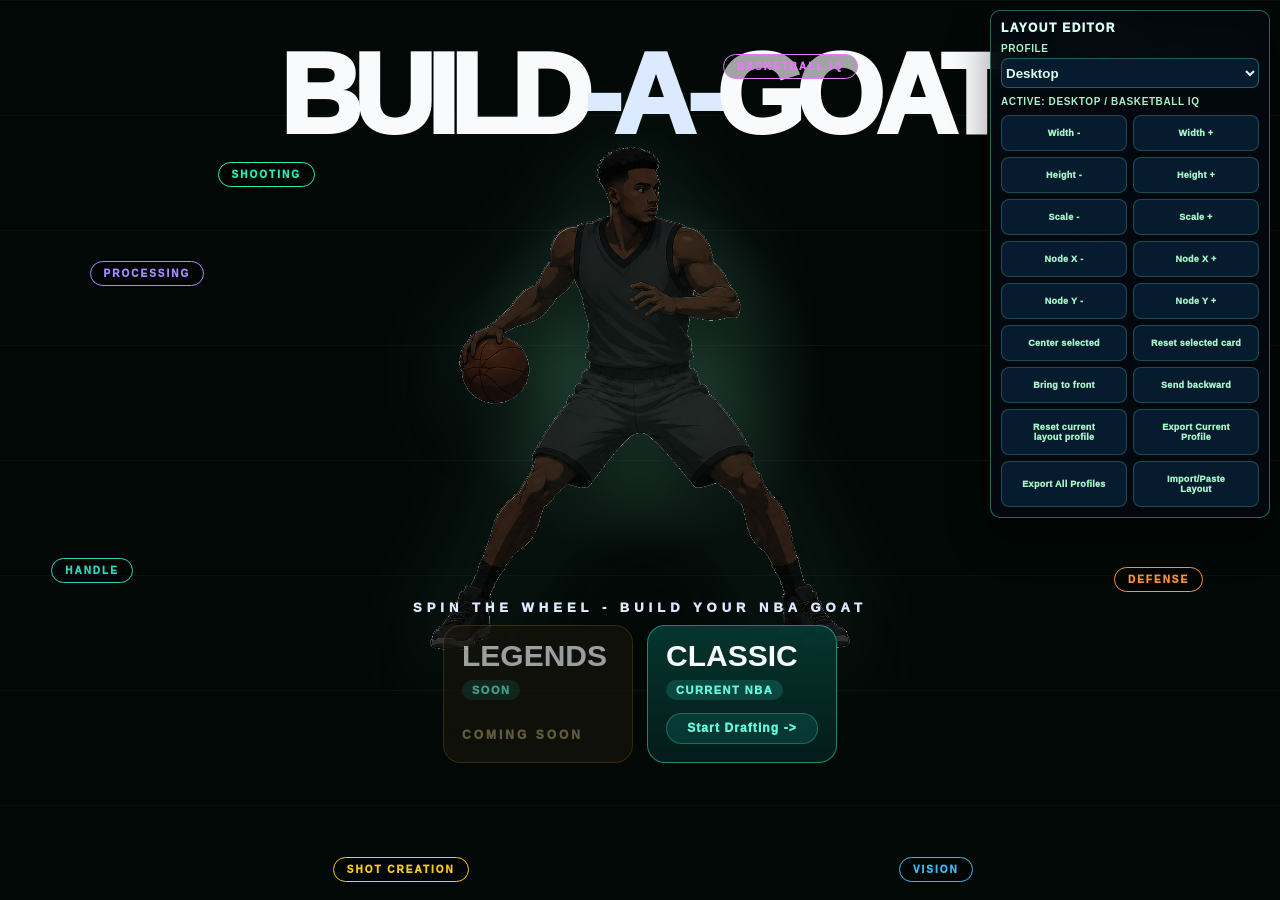
==== commit df516f3a: "test: add remote deployment test label" ====
--- a/index.html
+++ b/index.html
@@ -9,14 +9,14 @@
 </head>
 <body>
 <section class="home" id="home">
-      <div class="home-v">BETA TEST</div><h1 class="home-title">BUILD<span>-A-</span>GOAT</h1>
+      <div class="home-v">BETA TEST<br><small>REMOTE DEPLOYMENT TEST</small></div><h1 class="home-title">BUILD<span>-A-</span>GOAT</h1>
  <div class="home-tag ht1">Shooting</div><div class="home-tag ht2">Processing</div><div class="home-tag ht3">Handle</div><div class="home-tag ht4">Basketball IQ</div><div class="home-tag ht5">Size</div><div class="home-tag ht6">Defense</div><div class="home-tag ht7">Shot Creation</div><div class="home-tag ht8">Vision</div>
  <div class="home-player" id="homePlayer"></div>
  <div class="home-kicker">Spin the wheel - build your NBA GOAT</div>
 <div class="mode-row"><div class="mode-card locked"><h2>Legends</h2><span class="pill">Soon</span><div style="margin-top:28px;color:#9b8f5f;font-weight:1000;letter-spacing:3px;text-transform:uppercase;font-size:12px">Coming Soon</div></div><div class="mode-card"><h2>Classic</h2><span class="pill">Current NBA</span><button class="start-btn" id="startBtn" onclick="startDrafting()">Start Drafting -></button></div></div>
 </section>
 
-<main class="app hidden" id="app">
+<main class="app hidden mobile-tab-spin" id="app">
   <div class="topbar">
     <button class="brand home-link" onclick="goHome()">Build<span>-A-</span>GOAT<small>BETA</small></button>
     <div class="top-actions">
@@ -25,7 +25,7 @@
     </div>
   </div>
 
-  <div class="layout">
+  <div class="layout">
     <section class="left">
       <div class="wheel-row">
         <div>
@@ -112,9 +112,14 @@
         <div id="buildList"></div>
       </div>
     </aside>
-  </div>
-
-</main>
+  </div>
+
+  <nav class="mobile-tab-nav" aria-label="Mobile view">
+    <button type="button" class="mobile-tab-button active" id="mobileSpinTab" aria-pressed="true" onclick="setMobileViewTab('spin')">SPIN</button>
+    <button type="button" class="mobile-tab-button" id="mobileBuildTab" aria-pressed="false" onclick="setMobileViewTab('build')">BUILD</button>
+  </nav>
+
+</main>
 <div class="season-overlay" id="seasonOverlay">
   <div class="season-modal">
     <div class="season-eyebrow">Simulate Season</div>
@@ -237,11 +242,13 @@
 <script src="./js/animations.js"></script>
 <script src="./js/playerRenderer.js"></script>
 <script src="./js/anchorEditor.js"></script>
+<script src="./js/calloutLayoutEditor.js"></script>
 <script src="./js/ui.js"></script>
 <script src="./js/game.js"></script>
 <script src="./js/simulation.js"></script>
   <script src="./js/share.js"></script>
   <script src="./js/devTools.js"></script>
+  <script src="./js/mobileTabs.js"></script>
   <script src="./js/app.js"></script>
 </body>
 </html>
--- a/css/styles.css
+++ b/css/styles.css
@@ -749,6 +749,7 @@
  align-items:center;
  justify-content:center;
  background:transparent;
+ background-color:transparent;
  overflow:visible;
 }
 .player-render-surface .player-sprite{
@@ -761,6 +762,8 @@
  place-items:center;
  isolation:isolate;
  pointer-events:none;
+ background:transparent;
+ background-color:transparent;
 }
 .player-render-surface .player-sprite > .player-layer{
  grid-area:1/1;
@@ -776,6 +779,7 @@
  transform:none;
  transform-origin:center center;
  background:transparent;
+ background-color:transparent;
  position:absolute;
  inset:0;
  z-index:var(--player-base-layer);
@@ -977,5 +981,1572 @@
  transform:scale(1);
 }
 .anchor-handle:active{cursor:grabbing}
-
-
+
+/* Phase 3 mobile polish: layout-only presentation rules. Desktop and renderer math stay unchanged. */
+@media(max-width:768px){
+ html,body{
+  width:100%;
+  max-width:100%;
+  min-height:100%;
+  overflow-x:hidden;
+  background:var(--bg);
+ }
+
+ body{
+  overflow-y:auto;
+  padding:0;
+ }
+
+ .app{
+  min-height:100svh;
+  height:auto;
+  overflow:visible;
+  background:
+   linear-gradient(rgba(255,255,255,.025) 1px,transparent 1px),
+   radial-gradient(circle at 50% 0%,rgba(56,189,248,.18),transparent 34%),
+   #040809;
+  background-size:100% 22px,auto,auto;
+  padding-bottom:calc(22px + env(safe-area-inset-bottom));
+ }
+
+ .topbar{
+  position:sticky;
+  top:0;
+  z-index:90;
+  min-height:58px;
+  height:auto;
+  padding:calc(8px + env(safe-area-inset-top)) max(12px,env(safe-area-inset-right)) 10px max(12px,env(safe-area-inset-left));
+  display:grid;
+  grid-template-columns:minmax(0,1fr) auto;
+  gap:8px;
+  align-items:center;
+  background:rgba(4,8,9,.94);
+  backdrop-filter:blur(12px);
+ }
+
+ .brand{
+  min-width:0;
+  max-width:none;
+  font-size:clamp(18px,5.4vw,22px);
+  line-height:.95;
+  letter-spacing:-.5px;
+  overflow:visible;
+  text-overflow:clip;
+  white-space:normal;
+ }
+
+ .brand small{
+  display:block;
+  margin:2px 0 0;
+  font-size:9px;
+  letter-spacing:1.6px;
+ }
+
+ .top-actions{
+  display:flex;
+  gap:6px;
+  justify-content:flex-end;
+  min-width:0;
+ }
+
+ .top-actions button{
+  min-height:36px;
+  height:36px;
+  max-width:none;
+  padding:0 10px;
+  border-radius:9px;
+  font-size:10px;
+  line-height:1;
+  letter-spacing:.4px;
+ }
+
+ .layout{
+  display:flex;
+  flex-direction:column;
+  gap:12px;
+  width:100%;
+  max-width:100%;
+  min-height:0;
+  height:auto;
+  padding:12px max(12px,env(safe-area-inset-right)) 0 max(12px,env(safe-area-inset-left));
+  overflow:visible;
+ }
+
+ .left,.stage,.side{
+  width:100%;
+  max-width:560px;
+  margin:0 auto;
+  border:1px solid rgba(158,230,191,.14);
+  border-radius:16px;
+  background:rgba(5,14,22,.92);
+  box-shadow:0 16px 42px rgba(0,0,0,.24);
+  overflow:hidden;
+ }
+
+ .left{
+  padding:12px;
+ display:flex;
+ flex-direction:column;
+ gap:12px;
+  align-items:stretch;
+ }
+
+ .wheel-row{
+  width:100%;
+  display:grid;
+  grid-template-columns:1fr;
+  gap:12px;
+ }
+
+ .reel-label{
+  margin-bottom:7px;
+  font-size:10px;
+  letter-spacing:1.7px;
+  color:#93f5d1;
+ }
+
+ .wheel{
+  width:100%;
+  height:178px;
+  border-radius:14px;
+  background:linear-gradient(180deg,#0b1521,#070c14);
+  border-color:rgba(103,248,220,.18);
+ }
+
+ .selector{
+  height:42px;
+  border-radius:8px;
+  background:rgba(103,248,220,.1);
+ }
+
+ .item{
+  height:42px;
+  padding:0 8px;
+  font-size:12px;
+  letter-spacing:.2px;
+ }
+
+ .item.selected{
+  font-size:13px;
+  color:#f8fff9;
+  text-shadow:0 0 14px rgba(103,248,220,.28);
+ }
+
+ .item small{
+  font-size:8px;
+  margin-top:2px;
+ }
+
+ .controls{
+  margin:0;
+  display:grid;
+  grid-template-columns:1fr;
+  gap:8px;
+ }
+
+ .controls button,.share-build,#nextBtn{
+  width:100%;
+  min-height:50px;
+  height:50px;
+  border-radius:12px;
+  font-size:15px;
+  letter-spacing:1.8px;
+ }
+
+ .respin-control{
+  height:50px!important;
+  gap:2px;
+ }
+
+ .respin-control span{font-size:14px}
+ .respin-control small{font-size:10px}
+
+ .player-card{
+  margin:0;
+  padding:12px;
+  border-radius:14px;
+  background:linear-gradient(180deg,rgba(7,25,45,.95),rgba(3,11,20,.95));
+  border-color:rgba(56,189,248,.22);
+  max-height:none;
+  overflow:visible;
+ }
+
+ .player-card-head{
+  grid-template-columns:44px minmax(0,1fr);
+  gap:10px;
+  margin-bottom:10px;
+ }
+
+ .avatar{
+  width:44px;
+  height:44px;
+ }
+
+ .team-pill{
+  max-width:100%;
+  padding:5px 9px;
+  font-size:9px;
+  letter-spacing:.8px;
+ }
+
+ .player-name{
+  font-size:17px;
+  line-height:1.05;
+  overflow-wrap:anywhere;
+ }
+
+ .muted{
+  font-size:10px;
+  color:#adc2d6;
+ }
+
+ .trait-menu{
+  gap:8px;
+ }
+
+ .trait-section{
+  margin-top:6px;
+  padding-top:9px;
+  font-size:9px;
+  letter-spacing:1.8px;
+ }
+
+ .trait-choice{
+  min-height:54px;
+  height:auto;
+  grid-template-columns:34px minmax(0,1fr) 38px;
+  padding:8px 10px;
+  border-radius:12px;
+  font-size:10px;
+  letter-spacing:.7px;
+  background:linear-gradient(90deg,rgba(16,24,36,.98),rgba(7,15,28,.98));
+ }
+
+ .trait-choice span{
+  width:36px;
+  height:32px;
+  border-radius:999px;
+  font-size:11px;
+ }
+
+ .stage{
+  min-height:0;
+  padding:12px 0 0;
+  background:
+   linear-gradient(rgba(255,255,255,.04) 1px,transparent 1px),
+   linear-gradient(90deg,rgba(255,255,255,.035) 1px,transparent 1px),
+   linear-gradient(180deg,#12447b,#0b2448);
+  background-size:18px 18px,18px 18px,auto;
+ }
+
+ .tabs{
+  width:100%;
+  padding:0 12px;
+  gap:6px;
+  margin:0 auto 10px;
+ }
+
+ .tab{
+  height:40px;
+  min-height:40px;
+  border-radius:10px;
+  font-size:10px;
+  letter-spacing:.9px;
+  padding:0 8px;
+ }
+
+ .bio{
+  width:calc(100% - 24px);
+  max-width:260px;
+  margin:0 auto 10px;
+  border-radius:10px;
+ }
+
+ .bio div{padding:9px 18px}
+ .bio b{font-size:10px}
+ .bio span{font-size:17px}
+
+ .player-wrap{
+  width:100%;
+  margin:0 auto 10px;
+  border-top:1px solid rgba(255,255,255,.06);
+  border-bottom:1px solid rgba(255,255,255,.06);
+  background:rgba(3,10,18,.16);
+ }
+
+ #traitCards,#traitCardLayer{
+  position:relative!important;
+  inset:auto!important;
+  order:3;
+  display:grid;
+  grid-template-columns:1fr;
+  width:100%;
+  max-width:none;
+  margin:0 auto;
+  padding:0 12px 12px;
+  gap:8px;
+  z-index:20;
+  pointer-events:auto;
+ }
+
+ #traitCards .trait-card,#traitCardLayer .trait-card,.stage.complete .trait-card{
+  position:relative!important;
+  left:auto!important;
+  right:auto!important;
+  top:auto!important;
+  width:auto!important;
+  max-width:none;
+  margin:0!important;
+  min-height:70px;
+  border-radius:12px;
+  border-color:rgba(251,191,36,.45);
+  background:linear-gradient(180deg,#081827,#05101c);
+  box-shadow:none;
+ }
+
+ .trait-card .head,.stage.complete .trait-card .head{
+  min-height:30px;
+  padding:7px 10px;
+  font-size:11px;
+  letter-spacing:.9px;
+ }
+
+ .trait-card .body,.stage.complete .trait-card .body{
+  min-height:48px;
+  padding:8px 10px;
+  grid-template-columns:40px minmax(0,1fr);
+  gap:9px;
+ }
+
+ .trait-card.filled .body{
+  grid-template-columns:40px minmax(0,1fr);
+ }
+
+ .trait-photo{
+  width:40px;
+  height:40px;
+ }
+
+ .rating{
+  font-size:19px;
+  line-height:1;
+ }
+
+ .from{
+  margin-top:4px;
+  font-size:11px;
+  color:#d7e6f5;
+  overflow-wrap:anywhere;
+ }
+
+ .side{
+  padding:14px 12px calc(14px + env(safe-area-inset-bottom));
+  display:flex;
+  flex-direction:column;
+  gap:10px;
+ }
+
+ .ovr-card{
+  width:118px;
+  height:118px;
+  margin:0 auto;
+ }
+
+ .ovr-card:before{width:102px;height:102px}
+ .ovr-card:after{width:82px;height:82px}
+ .ovr{font-size:42px}
+ .ovr small{font-size:10px}
+
+ .build-name{
+  min-height:0;
+  text-align:center;
+  font-size:16px;
+  line-height:1.1;
+  color:#f8fafc;
+ }
+
+ .respins{
+  padding:10px 12px;
+  border-radius:12px;
+  font-size:11px;
+ }
+
+ .respins span{
+  display:block;
+  margin-top:3px;
+  font-size:14px;
+ }
+
+ .list{
+  margin-top:0;
+  max-height:none;
+  overflow:visible;
+ }
+
+ .list .section{
+  margin:2px 0 8px;
+  text-align:center;
+  color:#93f5d1;
+  font-size:10px;
+  letter-spacing:1.8px;
+ }
+
+ .li{
+  min-height:48px;
+  grid-template-columns:6px 34px minmax(0,1fr) 38px;
+  gap:8px;
+  padding:8px 9px;
+  border-radius:12px;
+  background:rgba(255,255,255,.035);
+ }
+
+ .lt{
+  font-size:10px;
+  color:#e2edf8;
+ }
+
+ .lv{
+  font-size:11px;
+  color:#bcd0e4;
+  overflow-wrap:anywhere;
+ }
+
+ .grade-badge{
+  width:34px;
+  height:34px;
+  font-size:10px;
+ }
+
+ .season-overlay,.share-overlay{
+  padding:max(12px,env(safe-area-inset-top)) max(12px,env(safe-area-inset-right)) max(12px,env(safe-area-inset-bottom)) max(12px,env(safe-area-inset-left));
+ }
+
+ .season-modal{
+  width:min(100%,390px);
+  padding:20px 16px;
+  border-radius:18px;
+ }
+
+ .season-wheel{
+  height:216px;
+  border-radius:16px;
+ }
+
+ .season-result{
+  min-height:112px;
+ }
+
+ .season-detail,.regular-season,.playoff-wrap,.final-report{
+  width:min(100%,calc(100vw - 24px));
+  margin:16px auto calc(28px + env(safe-area-inset-bottom));
+ }
+
+ .season-team-card{
+  border-radius:14px;
+ }
+
+ .season-detail-player,.final-report-player{
+  overflow:hidden;
+ }
+
+ .production-grid{
+  grid-template-columns:1fr 1fr;
+  gap:8px;
+ }
+
+ .production-card{
+  min-height:58px;
+  border-radius:12px;
+ }
+
+ .game-row{
+  min-height:50px;
+  border-radius:0;
+ }
+
+ .award-card{
+  border-radius:18px;
+ }
+}
+
+@media(max-width:430px){
+ .layout{padding-left:10px;padding-right:10px;gap:10px}
+ .left,.stage,.side{border-radius:15px}
+ .topbar{grid-template-columns:1fr;align-items:start}
+ .top-actions{width:100%;justify-content:stretch}
+ .top-actions button{flex:1}
+ .wheel{height:166px}
+ .player-card-head{align-items:start}
+ .controls button,.share-build,#nextBtn{height:48px}
+}
+
+@media(max-width:390px){
+ .layout{padding-left:8px;padding-right:8px}
+ .wheel{height:158px}
+ .item{font-size:11px}
+ .tab{font-size:9px;letter-spacing:.5px}
+ .trait-choice{grid-template-columns:32px minmax(0,1fr) 36px}
+ .ovr-card{width:108px;height:108px}
+ .ovr-card:before{width:94px;height:94px}
+ .ovr-card:after{width:76px;height:76px}
+ .ovr{font-size:38px}
+ .production-grid{grid-template-columns:1fr}
+}
+
+.mobile-tab-nav{
+ display:none;
+}
+
+.callout-layout-editor-panel{
+ display:none;
+}
+
+body.callout-layout-editor-active .callout-layout-editor-panel{
+ position:fixed;
+ top:max(10px,env(safe-area-inset-top));
+ right:max(10px,env(safe-area-inset-right));
+ z-index:240;
+ display:block;
+ width:min(280px,calc(100vw - 20px));
+ max-height:calc(100svh - 20px);
+ overflow:auto;
+ padding:10px;
+ border:1px solid rgba(103,248,220,.38);
+ border-radius:10px;
+ background:rgba(4,9,15,.94);
+ color:#d9fff0;
+ box-shadow:0 18px 42px rgba(0,0,0,.4);
+ backdrop-filter:blur(12px);
+}
+
+body.callout-layout-editor-active .callout-layout-toolbar-head{
+ display:block;
+}
+
+body.callout-layout-editor-active .callout-layout-collapse{
+ display:none;
+}
+
+body.callout-layout-editor-active .callout-layout-body{
+ display:block;
+}
+
+body.callout-layout-editor-active .callout-layout-title{
+ margin-bottom:8px;
+ font-size:12px;
+ font-weight:1000;
+ letter-spacing:1.4px;
+ text-transform:uppercase;
+}
+
+body.callout-layout-editor-active .callout-layout-editor-panel label,
+body.callout-layout-editor-active .callout-layout-selected-label{
+ display:block;
+ margin-bottom:8px;
+ color:#a7f3c8;
+ font-size:10px;
+ font-weight:900;
+ letter-spacing:.6px;
+ text-transform:uppercase;
+}
+
+body.callout-layout-editor-active .callout-layout-editor-panel select{
+ width:100%;
+ margin-top:4px;
+ height:30px;
+ border-radius:7px;
+ border:1px solid rgba(103,248,220,.3);
+ background:#071b2e;
+ color:#d9fff0;
+ font-weight:900;
+}
+
+body.callout-layout-editor-active .callout-layout-actions{
+ display:grid;
+ grid-template-columns:1fr 1fr;
+ gap:6px;
+}
+
+body.callout-layout-editor-active .callout-layout-actions button{
+ min-height:30px;
+ border-radius:8px;
+ border:1px solid rgba(103,248,220,.22);
+ background:#071b2e;
+ color:#a7f3c8;
+ font-size:9px;
+ font-weight:1000;
+ letter-spacing:.3px;
+}
+
+body.callout-layout-editor-active #traitCardLayer .trait-card{
+ cursor:grab;
+ outline:2px dashed rgba(103,248,220,.7);
+ outline-offset:2px;
+ touch-action:none;
+ user-select:none;
+}
+
+body.callout-layout-editor-active #traitCardLayer .trait-card.callout-layout-selected{
+ outline-color:#fbbf24;
+ box-shadow:0 0 0 2px rgba(251,191,36,.38),0 12px 28px rgba(0,0,0,.36);
+}
+
+body.callout-layout-editor-active #traitCardLayer .trait-card:after{
+ content:attr(data-callout-label);
+ position:absolute;
+ left:4px;
+ top:-18px;
+ padding:2px 5px;
+ border-radius:5px;
+ background:#67f8dc;
+ color:#061018;
+ font-size:9px;
+ font-weight:1000;
+ letter-spacing:.4px;
+ text-transform:uppercase;
+ pointer-events:none;
+}
+
+body.callout-layout-editor-active .callout-resize-handle{
+ position:absolute;
+ right:0;
+ bottom:0;
+ width:18px;
+ height:18px;
+ min-width:18px;
+ min-height:18px;
+ padding:0;
+ border:0;
+ border-radius:6px 0 7px 0;
+ background:#fbbf24;
+ cursor:nwse-resize;
+ touch-action:none;
+}
+
+body.callout-layout-editor-active .callout-resize-handle:before{
+ content:"";
+ position:absolute;
+ right:4px;
+ bottom:4px;
+ width:8px;
+ height:8px;
+ border-right:2px solid #061018;
+ border-bottom:2px solid #061018;
+}
+
+body.callout-layout-editor-active .callout-layout-node-layer{
+ position:absolute;
+ inset:0;
+ z-index:90;
+ pointer-events:none;
+}
+
+body.callout-layout-editor-active .callout-layout-node{
+ position:absolute;
+ width:22px;
+ height:22px;
+ min-width:22px;
+ min-height:22px;
+ padding:0;
+ border-radius:999px;
+ border:2px solid #061018;
+ background:#67f8dc;
+ box-shadow:0 0 0 2px rgba(103,248,220,.45),0 8px 14px rgba(0,0,0,.35);
+ transform:translate(-50%,-50%);
+ pointer-events:auto;
+ touch-action:none;
+}
+
+body.callout-layout-editor-active .callout-layout-node.selected{
+ background:#fbbf24;
+ box-shadow:0 0 0 3px rgba(251,191,36,.42),0 8px 14px rgba(0,0,0,.35);
+}
+
+@media (max-width:768px),(orientation:landscape) and (max-height:520px){
+ body.callout-layout-editor-active .callout-layout-editor-panel{
+  left:auto;
+  right:max(8px,env(safe-area-inset-right));
+  top:auto;
+  bottom:calc(92px + env(safe-area-inset-bottom));
+  width:min(214px,calc(100vw - 16px));
+  max-height:min(44svh,360px);
+  padding:7px;
+  border-radius:12px;
+  overflow:hidden;
+ }
+
+ body.callout-layout-editor-active .callout-layout-toolbar-head{
+  display:flex;
+  align-items:center;
+  justify-content:space-between;
+  gap:8px;
+  min-height:32px;
+  cursor:grab;
+  touch-action:none;
+  user-select:none;
+ }
+
+ body.callout-layout-editor-active .callout-layout-title{
+  margin:0;
+  font-size:10px;
+  letter-spacing:1.1px;
+  white-space:nowrap;
+ }
+
+ body.callout-layout-editor-active .callout-layout-collapse{
+  display:grid;
+  place-items:center;
+  width:28px;
+  height:28px;
+  min-width:28px;
+  min-height:28px;
+  padding:0;
+  border:1px solid rgba(103,248,220,.34);
+  border-radius:8px;
+  background:#071b2e;
+  color:#d9fff0;
+  font-size:16px;
+  font-weight:1000;
+  line-height:1;
+ }
+
+ body.callout-layout-editor-active .callout-layout-body{
+  max-height:calc(min(44svh,360px) - 42px);
+  overflow:auto;
+  padding-top:6px;
+ }
+
+ body.callout-layout-editor-active .callout-layout-editor-panel label,
+ body.callout-layout-editor-active .callout-layout-selected-label{
+  margin-bottom:5px;
+  font-size:8px;
+  letter-spacing:.45px;
+ }
+
+ body.callout-layout-editor-active .callout-layout-editor-panel select{
+  height:26px;
+  margin-top:3px;
+  font-size:10px;
+ }
+
+ body.callout-layout-editor-active .callout-layout-actions{
+  grid-template-columns:1fr 1fr;
+  gap:4px;
+ }
+
+ body.callout-layout-editor-active .callout-layout-actions button{
+  min-height:26px;
+  padding:3px 5px;
+  border-radius:7px;
+  font-size:8px;
+  letter-spacing:.15px;
+ }
+
+ body.callout-layout-editor-active .callout-layout-editor-panel.collapsed{
+  width:auto;
+  max-width:none;
+  max-height:none;
+  padding:5px;
+  border-radius:999px;
+  overflow:visible;
+ }
+
+ body.callout-layout-editor-active .callout-layout-editor-panel.collapsed .callout-layout-body{
+  display:none;
+ }
+
+ body.callout-layout-editor-active .callout-layout-editor-panel.collapsed .callout-layout-toolbar-head{
+  min-height:38px;
+  gap:0;
+ }
+
+ body.callout-layout-editor-active .callout-layout-editor-panel.collapsed .callout-layout-title{
+  position:absolute;
+  width:1px;
+  height:1px;
+  overflow:hidden;
+  clip:rect(0 0 0 0);
+ }
+
+ body.callout-layout-editor-active .callout-layout-editor-panel.collapsed .callout-layout-collapse{
+  width:38px;
+  height:38px;
+  min-width:38px;
+  min-height:38px;
+  border-radius:999px;
+ }
+}
+
+body.callout-layout-dragging,
+body.callout-layout-dragging *{
+ user-select:none!important;
+ -webkit-user-select:none!important;
+}
+
+body.callout-layout-dragging{
+ overflow:hidden;
+ touch-action:none;
+}
+
+@media(max-width:768px){
+ .app{
+  padding-bottom:calc(104px + env(safe-area-inset-bottom));
+ }
+
+ .layout{
+  padding-bottom:calc(104px + env(safe-area-inset-bottom));
+ }
+
+ .mobile-tab-nav{
+  position:fixed;
+  left:max(12px,env(safe-area-inset-left));
+  right:max(12px,env(safe-area-inset-right));
+  bottom:calc(12px + env(safe-area-inset-bottom));
+  z-index:95;
+  display:grid;
+  grid-template-columns:1fr 1fr;
+  gap:10px;
+  padding:8px;
+  border:1px solid rgba(158,230,191,.18);
+  border-radius:20px;
+  background:rgba(4,9,15,.9);
+  box-shadow:0 18px 50px rgba(0,0,0,.42);
+  backdrop-filter:blur(14px);
+ }
+
+ .mobile-tab-button{
+  position:relative;
+  height:58px;
+  min-height:58px;
+  border-radius:16px;
+  border:1px solid rgba(103,248,220,.2);
+  background:rgba(255,255,255,.035);
+  color:#82d9b2;
+  font-size:13px;
+  font-weight:1000;
+  letter-spacing:2.4px;
+  text-transform:uppercase;
+ }
+
+ .mobile-tab-button:disabled{
+  cursor:wait;
+  opacity:.58;
+ }
+
+ #mobileBuildTab:after{
+  content:attr(data-progress);
+  position:absolute;
+  top:9px;
+  right:11px;
+  min-width:28px;
+  padding:2px 6px;
+  border-radius:999px;
+  background:#a7f3c8;
+  color:#061018;
+  font-size:10px;
+  line-height:1.15;
+  font-weight:1000;
+  letter-spacing:.3px;
+ }
+
+ .mobile-tab-button.active{
+  border-color:rgba(158,230,191,.56);
+  background:linear-gradient(90deg,rgba(45,212,191,.26),rgba(103,248,220,.12));
+  color:#d9fff0;
+  box-shadow:inset 0 0 0 1px rgba(103,248,220,.12),0 10px 30px rgba(45,212,191,.12);
+ }
+
+ .wheel-row{
+  grid-template-columns:minmax(0,1fr) minmax(0,1fr);
+  gap:8px;
+ }
+
+ .wheel-row > div{
+  min-width:0;
+ }
+
+ .wheel{
+  height:224px;
+  min-width:0;
+ }
+
+ .item{
+  padding:0 4px;
+  font-size:10px;
+ }
+
+ .item.selected{
+  font-size:12px;
+ }
+
+ .item small{
+  font-size:7px;
+ }
+
+ .app.mobile-tab-spin .stage{
+  display:none;
+ }
+
+ .app.mobile-tab-spin .left,
+ .app.mobile-tab-spin .side{
+  display:flex;
+ }
+
+ .app.mobile-tab-build .left,
+ .app.mobile-tab-build .side{
+  display:none;
+ }
+
+ .app.mobile-tab-build .stage{
+  display:flex;
+ }
+
+ .app.mobile-tab-build .callouts{
+  display:block!important;
+ }
+}
+
+@media(max-width:430px){
+ .wheel-row{
+  grid-template-columns:minmax(0,1fr) minmax(0,1fr);
+  gap:7px;
+ }
+
+ .wheel{
+  height:210px;
+ }
+
+ .reel-label{
+  font-size:9px;
+  letter-spacing:1.4px;
+ }
+
+ .item{
+  font-size:9px;
+ }
+
+ .item.selected{
+  font-size:11px;
+ }
+}
+
+@media(max-width:390px){
+ .wheel{
+  height:198px;
+ }
+
+ .mobile-tab-nav{
+  gap:8px;
+ }
+
+ .mobile-tab-button{
+  height:54px;
+  min-height:54px;
+  font-size:12px;
+  letter-spacing:2px;
+ }
+}
+
+@media(max-width:768px){
+ /*
+  Mobile build-callout tuning section.
+  Adjust these variables to manually tune the Build tab callout cards without touching
+  player renderer layout, anchors, connector math, or desktop styles.
+ */
+ .app.mobile-tab-build{
+  --mobile-build-callout-width:112px;
+  --mobile-build-callout-height:56px;
+  --mobile-build-callout-header-height:22px;
+  --mobile-build-callout-body-height:34px;
+  --mobile-build-callout-font-size:9px;
+  --mobile-build-callout-rating-size:15px;
+  --mobile-build-callout-meta-size:8px;
+  --mobile-build-callout-player-image-size:28px;
+  --mobile-build-left-callout-x:8px;
+  --mobile-build-right-callout-x:8px;
+  --mobile-build-card-gap:6px;
+  --mobile-build-callout-top-iq:110px;
+  --mobile-build-callout-top-shooting:176px;
+  --mobile-build-callout-top-handling:242px;
+  --mobile-build-callout-top-speed:308px;
+  --mobile-build-callout-top-size:374px;
+  --mobile-build-callout-top-clutch:144px;
+  --mobile-build-callout-top-leadership:210px;
+  --mobile-build-callout-top-rebounding:276px;
+  --mobile-build-callout-top-defense:342px;
+
+}
+
+ .app.mobile-tabs-suppressed{
+  padding-bottom:0;
+ }
+
+ .app.mobile-tabs-suppressed .layout{
+  padding-bottom:12px;
+ }
+
+ .app.mobile-tabs-suppressed .mobile-tab-nav{
+  display:none!important;
+ }
+
+ .wheel-row{
+  grid-template-columns:minmax(0,1fr) minmax(0,1fr);
+  align-items:start;
+ }
+
+ .wheel{
+  height:220px;
+ }
+
+ .selector{
+  top:50%;
+  height:44px;
+  transform:translateY(-50%);
+ }
+
+ .item{
+  height:44px;
+  display:flex;
+  flex-direction:column;
+  align-items:center;
+  justify-content:center;
+  line-height:1.02;
+ }
+
+ .respin-control:disabled{
+  display:none;
+ }
+
+.app.mobile-tab-spin .left{
+  display:flex;
+ }
+
+ .app.mobile-tab-spin .stage,
+ .app.mobile-tab-spin .side{
+  display:none;
+ }
+
+ .app.mobile-tab-build .left{
+  display:none;
+ }
+
+ .app.mobile-tab-build .stage,
+ .app.mobile-tab-build .side{
+  display:flex;
+ }
+
+ .app.mobile-tab-build #traitCardLayer{
+  position:absolute!important;
+  inset:0!important;
+  display:block!important;
+  width:auto!important;
+  max-width:none!important;
+  margin:0!important;
+  padding:0!important;
+  z-index:20;
+  pointer-events:auto;
+ }
+
+ .app.mobile-tab-build #traitCardLayer .trait-card{
+  position:absolute!important;
+  width:var(--mobile-build-callout-width)!important;
+  max-width:var(--mobile-build-callout-width)!important;
+  height:var(--mobile-build-callout-height)!important;
+  min-height:var(--mobile-build-callout-height)!important;
+  margin:0!important;
+  border-radius:9px;
+  box-shadow:0 10px 22px rgba(0,0,0,.26);
+ }
+
+ .app.mobile-tab-build #traitCardLayer .trait-card .head{
+  min-height:var(--mobile-build-callout-header-height);
+  height:var(--mobile-build-callout-header-height);
+  padding:6px 8px;
+  font-size:var(--mobile-build-callout-font-size);
+  line-height:1;
+  letter-spacing:.9px;
+ }
+
+ .app.mobile-tab-build #traitCardLayer .trait-card .body{
+  height:var(--mobile-build-callout-body-height);
+  min-height:var(--mobile-build-callout-body-height);
+  padding:6px 8px;
+  font-size:var(--mobile-build-callout-font-size);
+ }
+
+ .app.mobile-tab-build #traitCardLayer .trait-card.filled .body{
+  grid-template-columns:var(--mobile-build-callout-player-image-size) minmax(0,1fr);
+  gap:6px;
+ }
+
+ .app.mobile-tab-build #traitCardLayer .trait-photo{
+  width:var(--mobile-build-callout-player-image-size);
+  height:var(--mobile-build-callout-player-image-size);
+ }
+
+ .app.mobile-tab-build #traitCardLayer .rating{
+  font-size:var(--mobile-build-callout-rating-size);
+  line-height:1;
+ }
+
+ .app.mobile-tab-build #traitCardLayer .from{
+  margin-top:3px;
+  font-size:var(--mobile-build-callout-meta-size);
+  line-height:1.08;
+ }
+
+.app.mobile-tab-build .side.complete .ovr-card{order:0}
+ .app.mobile-tab-build .side.complete .build-name{order:1}
+ .app.mobile-tab-build .side.complete .share-build{
+  order:2;
+  display:block;
+  position:fixed;
+  left:max(18px,env(safe-area-inset-left));
+  right:max(18px,env(safe-area-inset-right));
+  bottom:calc(94px + env(safe-area-inset-bottom));
+  z-index:94;
+  width:auto;
+  height:50px;
+  margin:0;
+  align-self:center;
+  border-radius:14px;
+  font-size:13px;
+  opacity:1;
+  box-shadow:0 16px 34px rgba(0,0,0,.38),0 0 22px rgba(103,248,220,.13);
+ }
+ .app.mobile-tab-build .side.complete #nextBtn{order:3}
+ .app.mobile-tab-build .side.complete .respins{order:4}
+ .app.mobile-tab-build .side.complete .list{order:5}
+}
+
+@media(max-width:430px){
+ .wheel{
+  height:210px;
+ }
+}
+
+@media(orientation:landscape) and (max-height:520px){
+ html,body{
+  overflow-x:hidden;
+ }
+
+ .app{
+  min-height:100svh;
+  height:100svh;
+  padding-bottom:calc(50px + env(safe-area-inset-bottom));
+  overflow:hidden;
+ }
+
+ .topbar{
+  height:34px;
+  min-height:34px;
+  padding:3px max(8px,env(safe-area-inset-right)) 3px max(8px,env(safe-area-inset-left));
+ }
+
+ .brand{
+  font-size:18px;
+  line-height:1;
+  white-space:nowrap;
+ }
+
+ .brand small{
+  font-size:9px;
+  letter-spacing:1.5px;
+ }
+
+ .top-actions{
+  gap:6px;
+ }
+
+ .top-actions button{
+  height:28px;
+  min-height:28px;
+  padding:0 10px;
+  border-radius:8px;
+  font-size:10px;
+  line-height:1;
+ }
+
+ .layout{
+  width:100%;
+  max-width:100%;
+  height:calc(100svh - 34px);
+  min-height:0;
+  padding:5px max(7px,env(safe-area-inset-right)) calc(50px + env(safe-area-inset-bottom)) max(7px,env(safe-area-inset-left));
+  gap:6px;
+  overflow:hidden;
+ }
+
+ .mobile-tab-nav{
+  position:fixed;
+  left:max(10px,env(safe-area-inset-left));
+  right:max(10px,env(safe-area-inset-right));
+  bottom:calc(5px + env(safe-area-inset-bottom));
+  z-index:95;
+  display:grid;
+  grid-template-columns:1fr 1fr;
+  gap:8px;
+  padding:4px;
+  border:1px solid rgba(158,230,191,.2);
+  border-radius:16px;
+  background:rgba(4,9,15,.9);
+  box-shadow:0 12px 34px rgba(0,0,0,.36);
+  backdrop-filter:blur(12px);
+ }
+
+ .mobile-tab-button{
+  position:relative;
+  height:34px;
+  min-height:34px;
+  border-radius:12px;
+  border:1px solid rgba(103,248,220,.2);
+  background:rgba(255,255,255,.035);
+  color:#82d9b2;
+  font-size:10px;
+  font-weight:1000;
+  letter-spacing:2px;
+  text-transform:uppercase;
+ }
+
+ #mobileBuildTab:after{
+  content:attr(data-progress);
+  position:absolute;
+  top:5px;
+  right:8px;
+  min-width:26px;
+  padding:2px 5px;
+  border-radius:999px;
+  background:#a7f3c8;
+  color:#061018;
+  font-size:9px;
+  line-height:1.1;
+  font-weight:1000;
+  letter-spacing:.2px;
+ }
+
+ .mobile-tab-button.active{
+  border-color:rgba(158,230,191,.56);
+  background:linear-gradient(90deg,rgba(45,212,191,.26),rgba(103,248,220,.12));
+  color:#d9fff0;
+ }
+
+ .app.mobile-tab-spin .stage,
+ .app.mobile-tab-spin .side{
+  display:none;
+ }
+
+ .app.mobile-tab-spin .left{
+  display:flex;
+  min-height:0;
+  max-height:calc(100svh - 89px);
+  overflow:hidden;
+ }
+
+ .app.mobile-tab-spin .player-card{
+  display:flex;
+  flex-direction:column;
+  min-height:0;
+  max-height:calc(100svh - 100px);
+  overflow:hidden;
+ }
+
+ .app.mobile-tab-spin .player-card-head{
+  flex:0 0 auto;
+ }
+
+ .app.mobile-tab-spin .trait-menu{
+  min-height:0;
+  overflow-y:auto;
+  overflow-x:hidden;
+  overscroll-behavior:contain;
+  -webkit-overflow-scrolling:touch;
+  padding-bottom:8px;
+ }
+
+ .app.mobile-tab-build .left{
+  display:none;
+ }
+
+ .app.mobile-tab-build .stage{
+  display:flex;
+ }
+
+ .app.mobile-tab-build .side{
+  display:flex;
+ }
+
+ .app.mobile-tab-build .layout{
+  display:grid;
+  grid-template-columns:minmax(0,1fr) clamp(76px,10vw,92px);
+  grid-template-rows:minmax(0,1fr);
+  align-items:start;
+  column-gap:6px;
+  row-gap:0;
+ }
+
+ .app.mobile-tab-build .stage{
+  width:100%;
+  max-width:none;
+  height:calc(100svh - 88px);
+  min-height:270px;
+  max-height:calc(100svh - 88px);
+  padding:0;
+  overflow:hidden;
+  border-radius:12px;
+  display:block;
+ }
+
+ .app.mobile-tab-build .tabs{
+  position:absolute;
+  top:6px;
+  left:6px;
+  transform:none;
+  width:min(292px,calc(100% - 102px));
+  justify-content:flex-start;
+  gap:4px;
+  padding:0;
+  margin:0;
+  z-index:50;
+ }
+
+ .app.mobile-tab-build .tab{
+  flex:1 1 0;
+  min-width:0;
+  height:27px;
+  min-height:27px;
+  padding:0 7px;
+  font-size:8px;
+  letter-spacing:1.1px;
+  border-radius:6px;
+ }
+
+ .app.mobile-tab-build .bio{
+  position:absolute;
+  top:6px;
+  right:6px;
+  left:auto;
+  width:88px;
+  margin:0;
+  border-radius:7px;
+  z-index:50;
+ }
+
+ .app.mobile-tab-build .bio div{
+  padding:4px 6px;
+ }
+
+ .app.mobile-tab-build .bio b{
+  font-size:7px;
+  letter-spacing:.8px;
+ }
+
+ .app.mobile-tab-build .bio span{
+  font-size:10px;
+  line-height:1.05;
+ }
+
+ .app.mobile-tab-build .player-wrap{
+  position:absolute;
+  inset:32px 0 3px;
+  width:100%;
+  height:auto;
+  min-height:0;
+  max-height:none;
+  margin:0 auto;
+  border:0;
+  background:transparent;
+ }
+
+ .app.mobile-tab-build #traitCardLayer{
+  position:absolute!important;
+  inset:0!important;
+  display:block!important;
+  width:auto!important;
+  max-width:none!important;
+  margin:0!important;
+  padding:0!important;
+  z-index:20;
+  pointer-events:auto;
+ }
+
+ .app.mobile-tab-build .callouts{
+  display:block!important;
+ }
+
+ /*
+  Mobile landscape callout tuning section.
+  These values are independent from portrait tuning and only apply to
+  short landscape phone viewports.
+ */
+ .app.mobile-tab-build{
+  --mobile-build-callout-width:92px;
+  --mobile-build-callout-height:42px;
+  --mobile-build-callout-header-height:15px;
+  --mobile-build-callout-body-height:27px;
+  --mobile-build-callout-font-size:7px;
+  --mobile-build-callout-rating-size:12px;
+  --mobile-build-callout-meta-size:7px;
+  --mobile-build-callout-player-image-size:20px;
+  --mobile-build-left-callout-x:6px;
+  --mobile-build-right-callout-x:6px;
+}
+
+.app.mobile-tab-build #traitCardLayer .trait-card{
+  position:absolute!important;
+  width:var(--mobile-build-callout-width)!important;
+  max-width:var(--mobile-build-callout-width)!important;
+  height:var(--mobile-build-callout-height)!important;
+  min-height:var(--mobile-build-callout-height)!important;
+  margin:0!important;
+  border-radius:7px;
+ }
+
+ .app.mobile-tab-build #traitCardLayer .trait-card .head{
+  min-height:var(--mobile-build-callout-header-height);
+  height:var(--mobile-build-callout-header-height);
+  padding:3px 5px;
+  font-size:var(--mobile-build-callout-font-size);
+  line-height:1;
+  letter-spacing:.65px;
+ }
+
+ .app.mobile-tab-build #traitCardLayer .trait-card .body{
+  height:var(--mobile-build-callout-body-height);
+  min-height:var(--mobile-build-callout-body-height);
+  padding:3px 5px;
+  font-size:var(--mobile-build-callout-font-size);
+  line-height:1;
+ }
+
+ .app.mobile-tab-build #traitCardLayer .trait-card.filled .body{
+  grid-template-columns:var(--mobile-build-callout-player-image-size) minmax(0,1fr);
+  gap:4px;
+ }
+
+ .app.mobile-tab-build #traitCardLayer .trait-photo{
+  width:var(--mobile-build-callout-player-image-size);
+  height:var(--mobile-build-callout-player-image-size);
+ }
+
+ .app.mobile-tab-build #traitCardLayer .rating{
+  font-size:var(--mobile-build-callout-rating-size);
+ }
+
+ .app.mobile-tab-build #traitCardLayer .from{
+  font-size:var(--mobile-build-callout-meta-size);
+  line-height:1;
+ }
+
+ .app.mobile-tab-build .side{
+  width:100%;
+  max-width:92px;
+  min-height:0;
+  max-height:calc(100svh - 88px);
+  padding:5px;
+  overflow-y:auto;
+  overflow-x:hidden;
+  border-radius:12px;
+  gap:5px;
+ }
+
+ .app.mobile-tab-build .ovr-card{
+  width:52px;
+  height:52px;
+  flex:0 0 52px;
+  margin:0 auto 3px;
+ }
+
+ .app.mobile-tab-build .ovr-card:before{
+  width:46px;
+  height:46px;
+ }
+
+ .app.mobile-tab-build .ovr-card:after{
+  width:36px;
+  height:36px;
+ }
+
+ .app.mobile-tab-build .ovr{
+  font-size:18px;
+ }
+
+ .app.mobile-tab-build .ovr small{
+  font-size:7px;
+  letter-spacing:.7px;
+ }
+
+ .app.mobile-tab-build .build-name{
+  min-height:0;
+  font-size:8px;
+  line-height:1.1;
+  margin-bottom:4px;
+ }
+
+ .app.mobile-tab-build .share-build,
+ .app.mobile-tab-build #nextBtn{
+  position:static;
+  width:100%;
+  height:26px;
+  min-height:26px;
+  margin:0 0 5px;
+  border-radius:8px;
+  font-size:7px;
+  letter-spacing:.5px;
+ }
+
+ .app.mobile-tab-build .respins{
+  padding:5px;
+  margin-bottom:4px;
+  font-size:7px;
+  letter-spacing:.5px;
+ }
+
+ .app.mobile-tab-build .respins span{
+  font-size:11px;
+ }
+
+ .app.mobile-tab-build .list{
+  max-height:54px;
+  overflow:auto;
+ }
+
+ .app.mobile-tab-build .overview-item,
+ .app.mobile-tab-build .li{
+  grid-template-columns:4px 18px minmax(0,1fr) 22px;
+  min-height:26px;
+  padding:3px;
+  gap:3px;
+  font-size:7px;
+ }
+
+ .app.mobile-tab-build .mini-photo{
+  width:18px;
+  height:18px;
+ }
+
+ .app.mobile-tab-build .grade-badge{
+  width:20px;
+  height:20px;
+  font-size:7px;
+ }
+
+ .app.mobile-tab-build .lt,
+ .app.mobile-tab-build .lv{
+  font-size:8px;
+  line-height:1;
+ }
+}
+
+@media(max-width:390px){
+ .wheel{
+  height:198px;
+ }
+
+ .app.mobile-tab-build{
+  --mobile-build-callout-width:106px;
+  --mobile-build-left-callout-x:6px;
+  --mobile-build-right-callout-x:6px;
+ }
+}
+
+
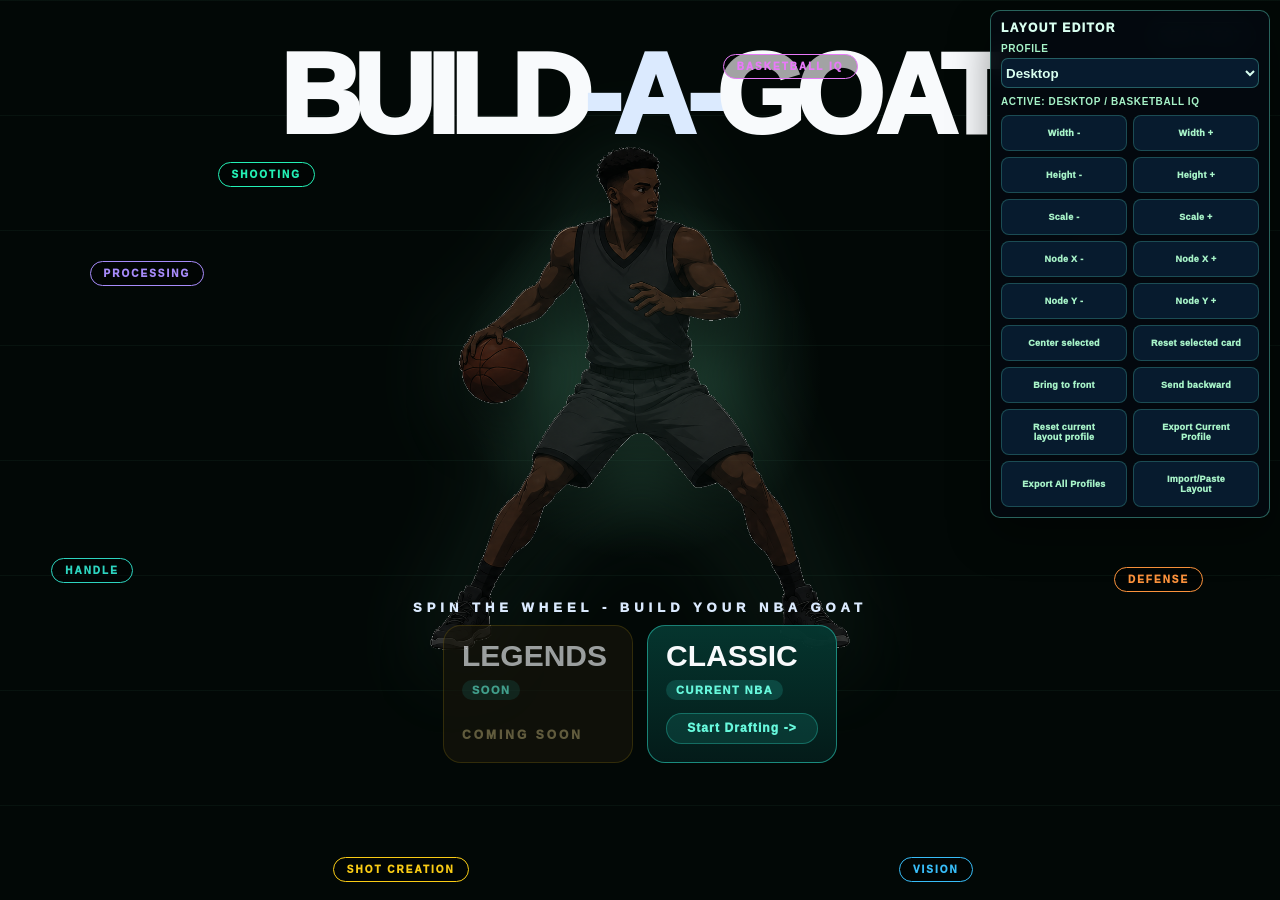
==== commit 4cd4cca9: "chore: remove remote deployment test label" ====
--- a/index.html
+++ b/index.html
@@ -9,7 +9,7 @@
 </head>
 <body>
 <section class="home" id="home">
-      <div class="home-v">BETA TEST<br><small>REMOTE DEPLOYMENT TEST</small></div><h1 class="home-title">BUILD<span>-A-</span>GOAT</h1>
+      <div class="home-v">BETA TEST</div><h1 class="home-title">BUILD<span>-A-</span>GOAT</h1>
  <div class="home-tag ht1">Shooting</div><div class="home-tag ht2">Processing</div><div class="home-tag ht3">Handle</div><div class="home-tag ht4">Basketball IQ</div><div class="home-tag ht5">Size</div><div class="home-tag ht6">Defense</div><div class="home-tag ht7">Shot Creation</div><div class="home-tag ht8">Vision</div>
  <div class="home-player" id="homePlayer"></div>
  <div class="home-kicker">Spin the wheel - build your NBA GOAT</div>
